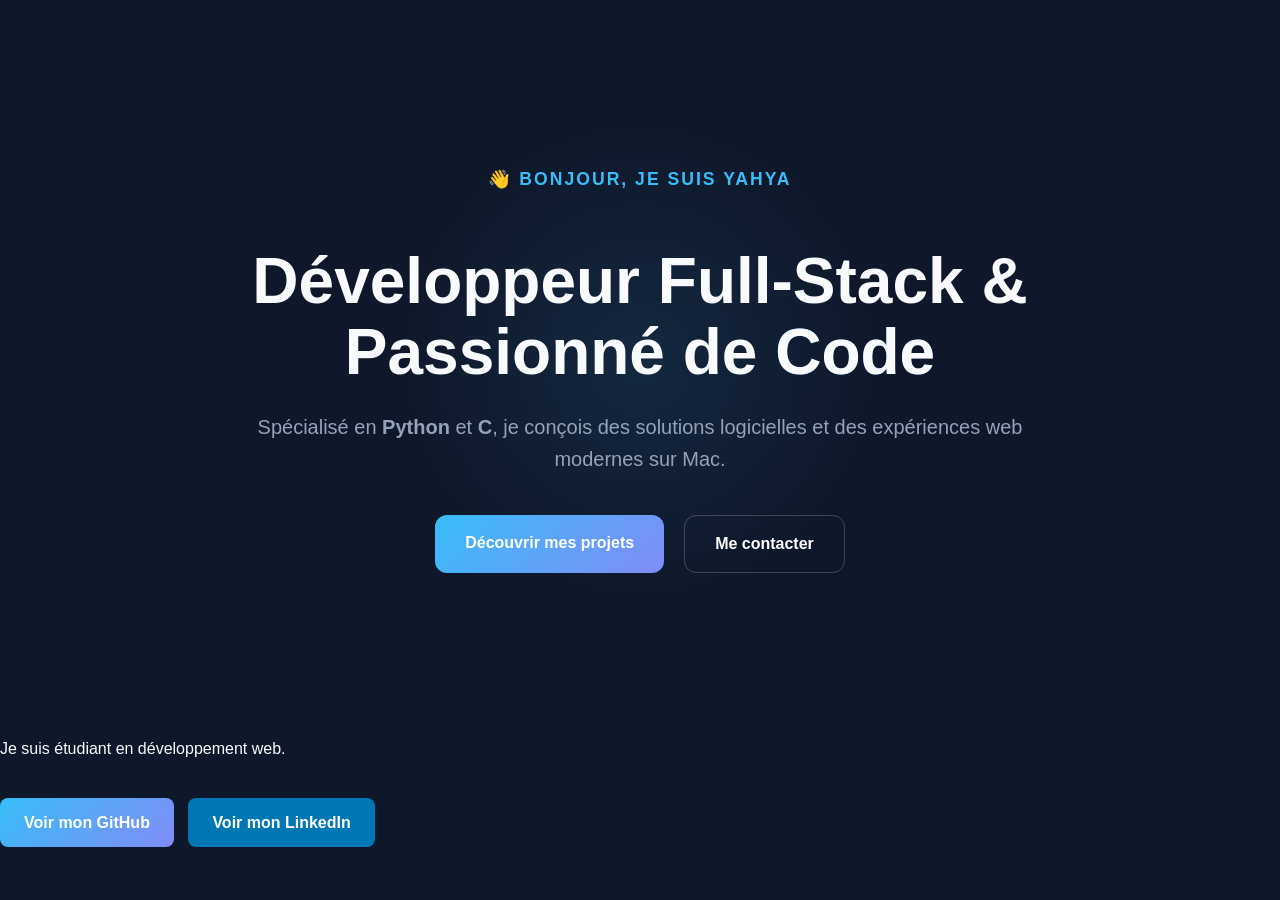
==== index.html @ 5527e875 "ADD5" ====
<!DOCTYPE html>
<html lang="en">
<head>
    <meta charset="UTF-8">
    <meta name="viewport" content="width=device-width, initial-scale=1.0">
    <title>Document</title>
    <link rel="stylesheet" href="style.css">
</head>
 
<body>
<section class="hero-section">
    <div class="hero-content">
        <p class="hero-tagline">👋 Bonjour, je suis Yahya</p>
        <h1 class="hero-title">Développeur Full-Stack & Passionné de <span class="highlight">Code</span></h1>
        <p class="hero-description">
            Spécialisé en <strong>Python</strong> et <strong>C</strong>, je conçois des solutions logicielles et des expériences web modernes sur Mac.
        </p>
        
        <div class="hero-cta">
            <a href="projets.html" class="btn-primary">Découvrir mes projets</a>
            <a href="contact.html" class="btn-secondary">Me contacter</a>
        </div>
    </div>
    
    <!-- Un élément visuel décoratif (optionnel) -->
    <div class="hero-blob"></div>
</section>

<p>Je suis étudiant en développement web.</p>
<a href="https://github.com" target="_blank">Voir mon GitHub</a>
<a href="https://www.linkedin.com/in/yahya-lahlou-693971269" target="_blank" class="btn-linkedin">Voir mon LinkedIn</a>
</body>

</html>
---- style.css ----
body {
    font-family: 'Inter', -apple-system, BlinkMacSystemFont, "Segoe UI", Roboto, sans-serif;
    margin: 0;
    background-color: #0f172a; /* Bleu nuit très sombre */
    color: #f8fafc; /* Blanc cassé pour les yeux */
    line-height: 1.6;
}

.navbar {
    background: rgba(30, 41, 59, 0.7); /* Effet de transparence */
    backdrop-filter: blur(10px); /* Effet de flou derrière la barre */
    padding: 15px 30px;
    margin: 20px;
    border-radius: 50px; /* Bords très arrondis */
    top: 20px;
    display: flex;
    justify-content: center;
    gap: 20px;
    border: 1px solid rgba(255, 255, 255, 0.1);

}


.navbar a {
    font-size: xx-large;
    color: #94a3b8;
    text-decoration: none;
    font-weight: 500;
    transition: 0.3s; /* Transition fluide */
}

.navbar a:hover {
    color: #38bdf8; /* Couleur bleu néon au survol */
    text-shadow: 0 0 10px rgba(56, 189, 248, 0.5);
}
a[href*="github.com"] {
    display: inline-block;
    padding: 12px 24px;
    background: linear-gradient(135deg, #38bdf8, #818cf8); /* Dégradé */
    color: white;
    text-decoration: none;
    border-radius: 8px;
    font-weight: bold;
    margin-top: 20px;
    transition: transform 0.2s;
}

a[href*="github.com"]:hover {
    transform: translateY(-3px); /* Petit saut au survol */
    box-shadow: 0 10px 20px rgba(56, 189, 248, 0.3);
}
h1, p {
    animation: fadeIn 1.5s ease-in-out;
}

@keyframes fadeIn {
    from { opacity: 0; transform: translateY(10px); }
    to { opacity: 1; transform: translateY(0); }
}
.btn-linkedin {
    display: inline-block;
    padding: 12px 24px;
    background-color: #0077b5; /* Bleu officiel LinkedIn */
    color: white;
    text-decoration: none;
    border-radius: 8px;
    font-weight: bold;
    margin-left: 10px; /* Espace par rapport au bouton GitHub */
    transition: all 0.3s ease;
    border: none;
    cursor: pointer;
}

.btn-linkedin:hover {
    background-color: #005582; /* Bleu plus foncé au survol */
    transform: translateY(-2px);
    box-shadow: 0 5px 15px rgba(0, 119, 181, 0.4);
}

.text {
    max-width: 800px;
    margin: 40px auto;
    padding: 0 20px;

}

.skills-section {
    padding: 60px 20px;
    text-align: center;
}

.title {
    font-size: 2.5rem;
    margin-bottom: 40px;
    background: linear-gradient(to right, #38bdf8, #818cf8);
    background-clip: text;
    -webkit-background-clip: text;
    -webkit-text-fill-color: transparent;
    font-weight: 800;
}

.skills-container {
    display: flex;
    justify-content: center;
    gap: 25px;
    flex-wrap: wrap;
}

.skill-card {
    background: rgba(255, 255, 255, 0.05);
    border: 1px solid rgba(255, 255, 255, 0.1);
    padding: 30px;
    border-radius: 20px;
    width: 200px;
    transition: all 0.3s ease;
    backdrop-filter: blur(5px);
}

.skill-card:hover {
    transform: translateY(-10px);
    background: rgba(255, 255, 255, 0.1);
    border-color: #38bdf8;
    box-shadow: 0 15px 30px rgba(56, 189, 248, 0.2);
}

.skill-card h3 {
    font-size: 1.1rem;
    margin: 15px 0 5px 0;
    color: #38bdf8;
}

.skill-card p {
    font-size: 0.9rem;
    color: #94a3b8;
    margin: 0;
}

.icon {
    font-size: 2.5rem;
}

.contact-section {
    padding: 80px 20px;
    text-align: center;
}

.subtitle {
    color: #94a3b8;
    margin-bottom: 40px;
}

.contact-container {
    max-width: 600px;
    margin: 0 auto;
}

/* Style du Formulaire */
.contact-form {
    display: flex;
    flex-direction: column;
    gap: 15px;
    margin-bottom: 40px;
}

.contact-form input, .contact-form textarea {
    background: rgba(255, 255, 255, 0.05);
    border: 1px solid rgba(255, 255, 255, 0.1);
    padding: 15px;
    border-radius: 10px;
    color: white;
    font-family: inherit;
    outline: none;
    transition: 0.3s;
}

.contact-form input:focus, .contact-form textarea:focus {
    border-color: #38bdf8;
    background: rgba(255, 255, 255, 0.08);
}

.submit-btn {
    background: linear-gradient(135deg, #38bdf8, #818cf8);
    color: white;
    border: none;
    padding: 15px;
    border-radius: 10px;
    font-weight: bold;
    cursor: pointer;
    transition: 0.3s;
}

.submit-btn:hover {
    transform: scale(1.02);
    box-shadow: 0 5px 15px rgba(56, 189, 248, 0.4);
}

/* Style des boutons réseaux sociaux */
.social-links {
    display: flex;
    justify-content: center;
    gap: 20px;
    margin-bottom: 30px;
}

.social-card {
    flex: 1;
    padding: 15px;
    border-radius: 10px;
    text-decoration: none;
    color: white;
    font-weight: 600;
    transition: 0.3s;
}

.github { background: #24292e; border: 1px solid #444; }
.linkedin { background: #0077b5; }

.social-card:hover {
    opacity: 0.9;
    transform: translateY(-3px);
}

.direct-email span {
    color: #38bdf8;
    font-weight: bold;
}

.hero-section {
    height: 80vh;
    display: flex;
    align-items: center;
    justify-content: center;
    text-align: center;
    padding: 0 20px;
    position: relative;
    overflow: hidden;
}

.hero-content {
    max-width: 800px;
    z-index: 2;
}

.hero-tagline {
    color: #38bdf8;
    font-weight: 600;
    font-size: 1.1rem;
    margin-bottom: 1rem;
    text-transform: uppercase;
    letter-spacing: 2px;
}

.hero-title {
    font-size: 4rem;
    line-height: 1.1;
    margin-bottom: 1.5rem;
    font-weight: 800;
}

.highlight {
    background: linear-gradient(to right, #38bdf8, #818cf8);
     background-clip: text;
}

.hero-description {
    font-size: 1.25rem;
    color: #94a3b8;
    margin-bottom: 2.5rem;
}

/* Boutons stylés */
.hero-cta {
    display: flex;
    gap: 20px;
    justify-content: center;
}

.btn-primary {
    background: linear-gradient(135deg, #38bdf8, #818cf8);
    color: white;
    padding: 15px 30px;
    border-radius: 12px;
    text-decoration: none;
    font-weight: bold;
    transition: 0.3s;
}

.btn-secondary {
    border: 1px solid rgba(255, 255, 255, 0.2);
    color: white;
    padding: 15px 30px;
    border-radius: 12px;
    text-decoration: none;
    font-weight: bold;
    transition: 0.3s;
}

.btn-primary:hover, .btn-secondary:hover {
    transform: translateY(-5px);
    box-shadow: 0 10px 20px rgba(56, 189, 248, 0.2);
}

/* Décoration d'arrière-plan */
.hero-blob {
    position: absolute;
    width: 500px;
    height: 500px;
    background: radial-gradient(circle, rgba(56, 189, 248, 0.1) 0%, transparent 70%);
    z-index: 1;
    top: 50%;
    left: 50%;
    transform: translate(-50%, -50%);
}
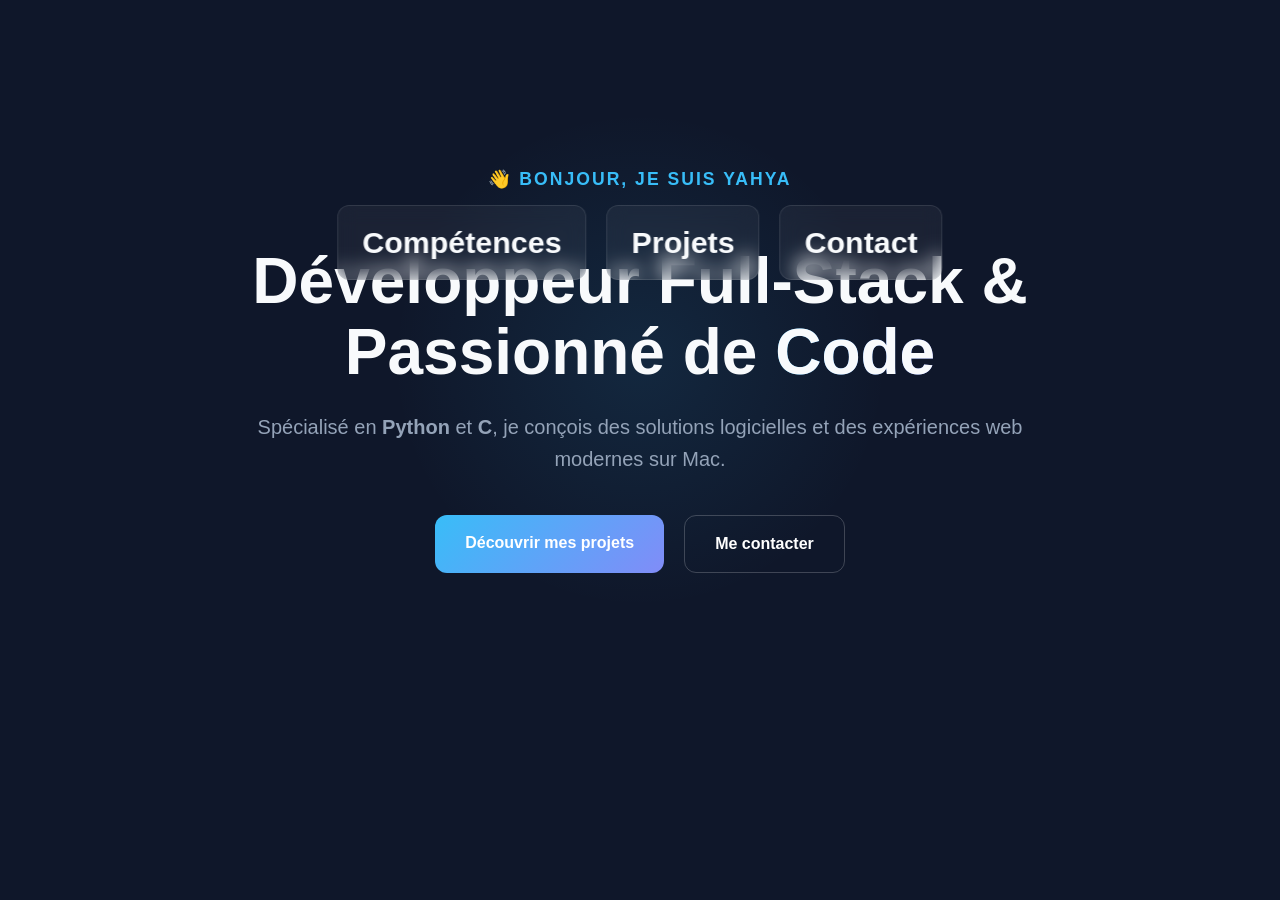
==== commit 5da2a70c: "ADD6" ====
--- a/index.html
+++ b/index.html
@@ -8,6 +8,13 @@
 </head>
  
 <body>
+    <nav class="navbar">
+    <div class="nav-container">
+        <a href="competences.html">Compétences</a>
+        <a href="projets.html">Projets</a>
+        <a href="contact.html">Contact</a>
+    </div>
+</nav>
 <section class="hero-section">
     <div class="hero-content">
         <p class="hero-tagline">👋 Bonjour, je suis Yahya</p>
@@ -26,9 +33,6 @@
     <div class="hero-blob"></div>
 </section>
 
-<p>Je suis étudiant en développement web.</p>
-<a href="https://github.com" target="_blank">Voir mon GitHub</a>
-<a href="https://www.linkedin.com/in/yahya-lahlou-693971269" target="_blank" class="btn-linkedin">Voir mon LinkedIn</a>
 </body>
 
 </html>
--- a/style.css
+++ b/style.css
@@ -5,34 +5,46 @@
     color: #f8fafc; /* Blanc cassé pour les yeux */
     line-height: 1.6;
 }
-
 .navbar {
-    background: rgba(30, 41, 59, 0.7); /* Effet de transparence */
-    backdrop-filter: blur(10px); /* Effet de flou derrière la barre */
-    padding: 15px 30px;
-    margin: 20px;
-    border-radius: 50px; /* Bords très arrondis */
-    top: 20px;
-    display: flex;
-    justify-content: center;
-    gap: 20px;
+    position: fixed;
+    top: 30px;
+    left: 50%;
+    transform: translateX(-50%); /* Centre parfaitement l'ensemble */
+    z-index: 1000;
+    display: flex;
+    gap: 15px; /* Espace entre chaque bouton */
+    padding: 10px;
+}
+
+.navbar a {
+    background: rgba(255, 255, 255, 0.05); /* Fond très léger */
+    backdrop-filter: blur(10px); /* Effet flou Mac */
+    color: #f8fafc;
+    text-decoration: none;
+    padding: 12px 24px;
+    border-radius: 12px; /* Coins arrondis modernes */
+    font-weight: 600;
+    font-size: 1.9rem;
     border: 1px solid rgba(255, 255, 255, 0.1);
-
-}
-
-
-.navbar a {
-    font-size: xx-large;
-    color: #94a3b8;
-    text-decoration: none;
-    font-weight: 500;
-    transition: 0.3s; /* Transition fluide */
-}
-
+    transition: all 0.4s cubic-bezier(0.175, 0.885, 0.32, 1.275); /* Animation fluide */
+    margin-top: 10rem; /* Légère marge pour éviter de coller au bord du navigateur */
+    
+}
+
+/* Effet au survol (Hover) */
 .navbar a:hover {
-    color: #38bdf8; /* Couleur bleu néon au survol */
-    text-shadow: 0 0 10px rgba(56, 189, 248, 0.5);
-}
+    background: linear-gradient(135deg, #38bdf8, #818cf8); /* Ton dégradé signature */
+    color: white;
+    border-color: transparent;
+    transform: translateY(-5px) scale(1.05); /* Petit saut vers le haut */
+    box-shadow: 0 10px 20px rgba(56, 189, 248, 0.3);
+}
+
+/* Style pour la page active (optionnel) */
+.navbar a:active {
+    transform: scale(0.95);
+}
+
 a[href*="github.com"] {
     display: inline-block;
     padding: 12px 24px;
@@ -43,6 +55,12 @@
     font-weight: bold;
     margin-top: 20px;
     transition: transform 0.2s;
+}
+.nav-container {
+    display: flex;
+    justify-content: center;
+    gap: 20px;
+    margin-top: 5px;
 }
 
 a[href*="github.com"]:hover {
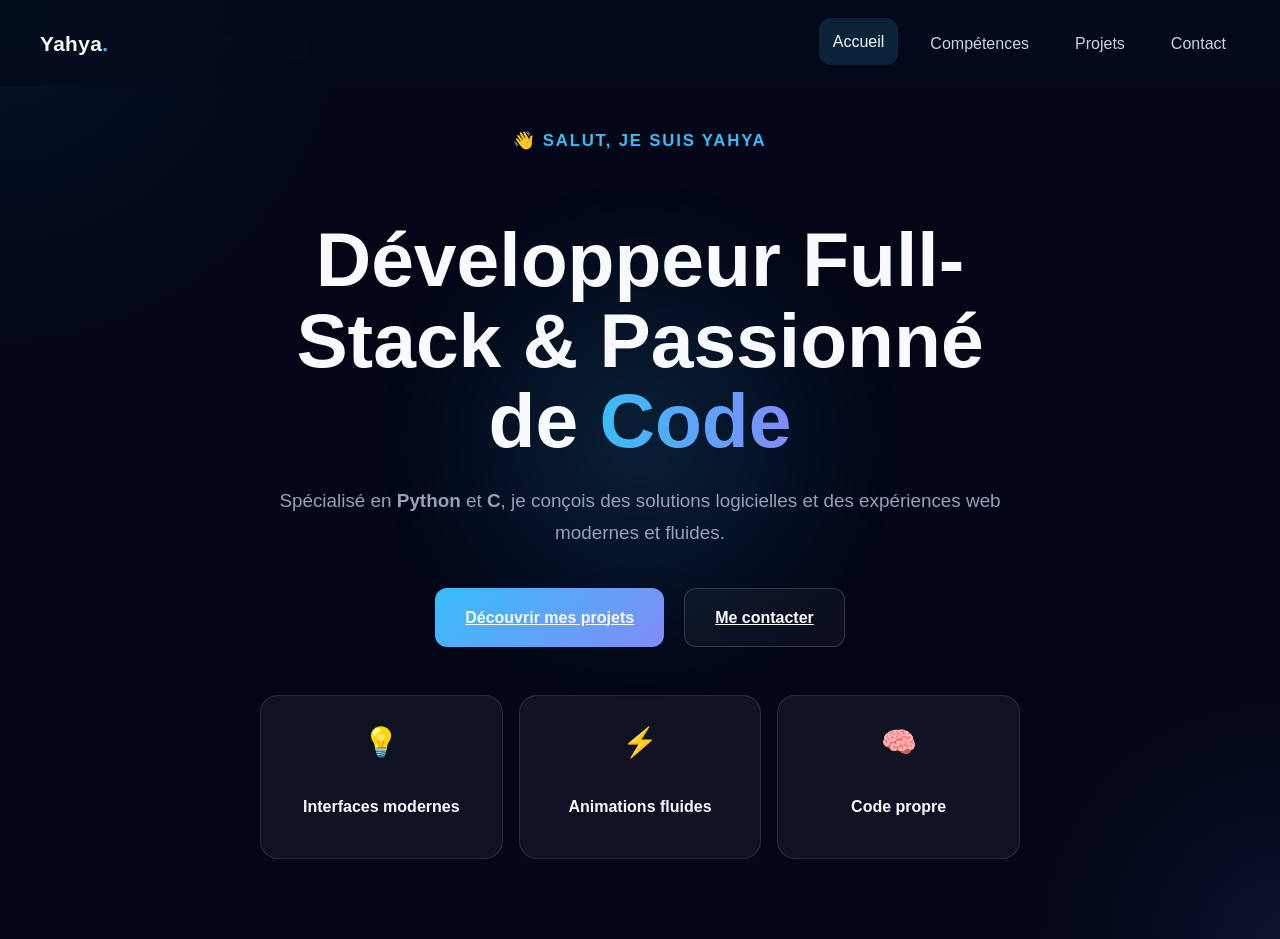
==== commit 5f168479: "ADD6" ====
--- a/index.html
+++ b/index.html
@@ -1,38 +1,56 @@
 <!DOCTYPE html>
-<html lang="en">
+<html lang="fr">
 <head>
     <meta charset="UTF-8">
     <meta name="viewport" content="width=device-width, initial-scale=1.0">
-    <title>Document</title>
+    <title>Yahya | Développeur Full-Stack</title>
+    <meta name="description" content="Portfolio de Yahya, développeur full-stack spécialisé en Python, C et expériences web modernes.">
     <link rel="stylesheet" href="style.css">
+    <script src="script.js" defer></script>
 </head>
- 
-<body>
-    <nav class="navbar">
-    <div class="nav-container">
-        <a href="competences.html">Compétences</a>
-        <a href="projets.html">Projets</a>
-        <a href="contact.html">Contact</a>
-    </div>
-</nav>
-<section class="hero-section">
-    <div class="hero-content">
-        <p class="hero-tagline">👋 Bonjour, je suis Yahya</p>
-        <h1 class="hero-title">Développeur Full-Stack & Passionné de <span class="highlight">Code</span></h1>
-        <p class="hero-description">
-            Spécialisé en <strong>Python</strong> et <strong>C</strong>, je conçois des solutions logicielles et des expériences web modernes sur Mac.
-        </p>
-        
-        <div class="hero-cta">
-            <a href="projets.html" class="btn-primary">Découvrir mes projets</a>
-            <a href="contact.html" class="btn-secondary">Me contacter</a>
-        </div>
-    </div>
-    
-    <!-- Un élément visuel décoratif (optionnel) -->
-    <div class="hero-blob"></div>
-</section>
+<body class="page page-home">
+    <div class="page-loader"></div>
+    <header class="header">
+        <nav class="navbar">
+            <a href="index.html" class="brand">Yahya<span>.</span></a>
+            <div class="nav-links">
+                <a href="index.html">Accueil</a>
+                <a href="competences.html">Compétences</a>
+                <a href="projet.html">Projets</a>
+                <a href="contact.html">Contact</a>
+            </div>
+        </nav>
+    </header>
 
+    <main>
+        <section class="hero-section">
+            <div class="hero-content reveal">
+                <p class="hero-tagline" data-text="👋 Salut, je suis Yahya">👋 Salut, je suis Yahya</p>
+                <h1 class="hero-title">Développeur Full-Stack & Passionné de <span class="highlight">Code</span></h1>
+                <p class="hero-description">
+                    Spécialisé en <strong>Python</strong> et <strong>C</strong>, je conçois des solutions logicielles et des expériences web modernes et fluides.
+                </p>
+                <div class="hero-cta">
+                    <a href="projet.html" class="btn-primary">Découvrir mes projets</a>
+                    <a href="contact.html" class="btn-secondary">Me contacter</a>
+                </div>
+                <div class="hero-features">
+                    <div class="feature-card reveal">
+                        <span>💡</span>
+                        <p>Interfaces modernes</p>
+                    </div>
+                    <div class="feature-card reveal">
+                        <span>⚡</span>
+                        <p>Animations fluides</p>
+                    </div>
+                    <div class="feature-card reveal">
+                        <span>🧠</span>
+                        <p>Code propre</p>
+                    </div>
+                </div>
+            </div>
+            <div class="hero-blob"></div>
+        </section>
+    </main>
 </body>
-
 </html>
--- a/style.css
+++ b/style.css
@@ -1,331 +1,539 @@
+/* Global variables and reset */
+:root {
+    color-scheme: dark;
+    --bg: #020617;
+    --surface: rgba(15, 23, 42, 0.9);
+    --surface-soft: rgba(255, 255, 255, 0.05);
+    --surface-strong: rgba(255, 255, 255, 0.1);
+    --primary: #38bdf8;
+    --secondary: #818cf8;
+    --text: #f8fafc;
+    --muted: #94a3b8;
+}
+
+* {
+    box-sizing: border-box;
+}
+
+html {
+    scroll-behavior: smooth;
+}
+
 body {
-    font-family: 'Inter', -apple-system, BlinkMacSystemFont, "Segoe UI", Roboto, sans-serif;
     margin: 0;
-    background-color: #0f172a; /* Bleu nuit très sombre */
-    color: #f8fafc; /* Blanc cassé pour les yeux */
-    line-height: 1.6;
-}
+    min-height: 100vh;
+    font-family: 'Inter', -apple-system, BlinkMacSystemFont, 'Segoe UI', Roboto, sans-serif;
+    background: radial-gradient(circle at top left, rgba(56, 189, 248, 0.08), transparent 22%),
+                radial-gradient(circle at bottom right, rgba(129, 140, 248, 0.09), transparent 15%),
+                var(--bg);
+    color: var(--text);
+    line-height: 1.7;
+    overflow-x: hidden;
+}
+
+body.loaded .page-loader {
+    opacity: 0;
+    pointer-events: none;
+}
+
+body.page-transition {
+    opacity: 0;
+}
+
+button,
+input,
+textarea {
+    font: inherit;
+}
+
+main {
+    padding-top: 110px;
+}
+
+img {
+    max-width: 100%;
+    display: block;
+}
+
+/* Header and navigation */
+.header {
+    position: fixed;
+    inset: 0 0 auto 0;
+    z-index: 1000;
+    padding: 20px 24px;
+    backdrop-filter: blur(18px);
+    background: rgba(5, 12, 29, 0.72);
+}
+
 .navbar {
+    display: flex;
+    justify-content: space-between;
+    align-items: center;
+    gap: 16px;
+    max-width: 1200px;
+    margin: 0 auto;
+}
+
+.brand {
+    color: var(--text);
+    text-decoration: none;
+    font-size: 1.3rem;
+    font-weight: 800;
+    letter-spacing: 0.02em;
+}
+
+.brand span {
+    color: var(--primary);
+}
+
+.nav-links {
+    display: flex;
+    gap: 18px;
+    flex-wrap: wrap;
+    justify-content: center;
+}
+
+.nav-links a {
+    color: #cbd5e1;
+    text-decoration: none;
+    padding: 10px 14px;
+    border-radius: 12px;
+    transition: background 0.3s ease, color 0.3s ease, transform 0.25s ease;
+}
+
+.nav-links a:hover,
+.nav-links a.active {
+    background: rgba(56, 189, 248, 0.14);
+    color: var(--text);
+    transform: translateY(-2px);
+}
+
+/* Page loader */
+.page-loader {
     position: fixed;
-    top: 30px;
-    left: 50%;
-    transform: translateX(-50%); /* Centre parfaitement l'ensemble */
-    z-index: 1000;
-    display: flex;
-    gap: 15px; /* Espace entre chaque bouton */
-    padding: 10px;
-}
-
-.navbar a {
-    background: rgba(255, 255, 255, 0.05); /* Fond très léger */
-    backdrop-filter: blur(10px); /* Effet flou Mac */
-    color: #f8fafc;
-    text-decoration: none;
-    padding: 12px 24px;
-    border-radius: 12px; /* Coins arrondis modernes */
+    inset: 0;
+    z-index: 2000;
+    background: radial-gradient(circle at top, rgba(56, 189, 248, 0.2), transparent 35%), var(--bg);
+    transition: opacity 0.8s ease;
+}
+
+/* Reveal animations */
+.reveal {
+    opacity: 0;
+    transform: translateY(24px);
+    transition: opacity 0.8s ease, transform 0.8s ease;
+}
+
+.reveal.visible {
+    opacity: 1;
+    transform: translateY(0);
+}
+
+/* Hero section */
+.hero-section {
+    min-height: calc(100vh - 110px);
+    display: flex;
+    align-items: center;
+    justify-content: center;
+    padding: 0 20px 80px;
+    position: relative;
+    overflow: hidden;
+}
+
+.hero-content {
+    max-width: 760px;
+    z-index: 2;
+    text-align: center;
+}
+
+.hero-tagline {
+    color: var(--primary);
     font-weight: 600;
-    font-size: 1.9rem;
-    border: 1px solid rgba(255, 255, 255, 0.1);
-    transition: all 0.4s cubic-bezier(0.175, 0.885, 0.32, 1.275); /* Animation fluide */
-    margin-top: 10rem; /* Légère marge pour éviter de coller au bord du navigateur */
-    
-}
-
-/* Effet au survol (Hover) */
-.navbar a:hover {
-    background: linear-gradient(135deg, #38bdf8, #818cf8); /* Ton dégradé signature */
-    color: white;
-    border-color: transparent;
-    transform: translateY(-5px) scale(1.05); /* Petit saut vers le haut */
-    box-shadow: 0 10px 20px rgba(56, 189, 248, 0.3);
-}
-
-/* Style pour la page active (optionnel) */
-.navbar a:active {
-    transform: scale(0.95);
-}
-
-a[href*="github.com"] {
-    display: inline-block;
-    padding: 12px 24px;
-    background: linear-gradient(135deg, #38bdf8, #818cf8); /* Dégradé */
-    color: white;
-    text-decoration: none;
-    border-radius: 8px;
-    font-weight: bold;
-    margin-top: 20px;
-    transition: transform 0.2s;
-}
-.nav-container {
-    display: flex;
-    justify-content: center;
-    gap: 20px;
-    margin-top: 5px;
-}
-
-a[href*="github.com"]:hover {
-    transform: translateY(-3px); /* Petit saut au survol */
-    box-shadow: 0 10px 20px rgba(56, 189, 248, 0.3);
-}
-h1, p {
-    animation: fadeIn 1.5s ease-in-out;
-}
-
-@keyframes fadeIn {
-    from { opacity: 0; transform: translateY(10px); }
-    to { opacity: 1; transform: translateY(0); }
-}
-.btn-linkedin {
-    display: inline-block;
-    padding: 12px 24px;
-    background-color: #0077b5; /* Bleu officiel LinkedIn */
-    color: white;
-    text-decoration: none;
-    border-radius: 8px;
-    font-weight: bold;
-    margin-left: 10px; /* Espace par rapport au bouton GitHub */
-    transition: all 0.3s ease;
-    border: none;
-    cursor: pointer;
-}
-
-.btn-linkedin:hover {
-    background-color: #005582; /* Bleu plus foncé au survol */
-    transform: translateY(-2px);
-    box-shadow: 0 5px 15px rgba(0, 119, 181, 0.4);
-}
-
-.text {
-    max-width: 800px;
-    margin: 40px auto;
-    padding: 0 20px;
-
-}
-
-.skills-section {
-    padding: 60px 20px;
-    text-align: center;
-}
-
-.title {
-    font-size: 2.5rem;
-    margin-bottom: 40px;
-    background: linear-gradient(to right, #38bdf8, #818cf8);
+    font-size: 1.05rem;
+    margin-bottom: 1rem;
+    text-transform: uppercase;
+    letter-spacing: 1.8px;
+}
+
+.hero-title {
+    font-size: clamp(3rem, 6vw, 4.8rem);
+    line-height: 1.05;
+    margin-bottom: 1.5rem;
+    font-weight: 800;
+}
+
+.highlight {
+    background: linear-gradient(to right, var(--primary), var(--secondary));
     background-clip: text;
     -webkit-background-clip: text;
-    -webkit-text-fill-color: transparent;
-    font-weight: 800;
-}
-
-.skills-container {
-    display: flex;
-    justify-content: center;
-    gap: 25px;
+    color: transparent;
+}
+
+.hero-description {
+    font-size: 1.18rem;
+    color: var(--muted);
+    margin-bottom: 2.4rem;
+}
+
+.hero-cta {
+    display: flex;
+    gap: 20px;
+    justify-content: center;
     flex-wrap: wrap;
 }
 
-.skill-card {
+.btn-primary,
+.btn-secondary {
+    display: inline-flex;
+    align-items: center;
+    justify-content: center;
+    border-radius: 12px;
+    padding: 15px 30px;
+    font-weight: 700;
+    transition: transform 0.3s ease, box-shadow 0.3s ease, background 0.3s ease;
+}
+
+.btn-primary {
+    background: linear-gradient(135deg, var(--primary), var(--secondary));
+    color: var(--text);
+    border: none;
+}
+
+.btn-secondary {
+    background: rgba(255, 255, 255, 0.04);
+    color: var(--text);
+    border: 1px solid rgba(255, 255, 255, 0.16);
+}
+
+.btn-primary:hover,
+.btn-secondary:hover {
+    transform: translateY(-5px);
+    box-shadow: 0 18px 32px rgba(56, 189, 248, 0.18);
+}
+
+.hero-features {
+    margin-top: 3rem;
+    display: grid;
+    gap: 1rem;
+    grid-template-columns: repeat(3, minmax(140px, 1fr));
+}
+
+.feature-card {
     background: rgba(255, 255, 255, 0.05);
     border: 1px solid rgba(255, 255, 255, 0.1);
+    padding: 22px 20px;
+    border-radius: 18px;
+    display: flex;
+    flex-direction: column;
+    gap: 10px;
+    align-items: center;
+    transition: transform 0.3s ease, border-color 0.3s ease, background 0.3s ease;
+}
+
+.feature-card:hover {
+    transform: translateY(-8px);
+    background: rgba(56, 189, 248, 0.12);
+    border-color: var(--primary);
+}
+
+.feature-card span {
+    font-size: 1.8rem;
+}
+
+.feature-card p {
+    color: var(--text);
+    font-weight: 600;
+}
+
+.hero-blob {
+    position: absolute;
+    width: 520px;
+    height: 520px;
+    background: radial-gradient(circle, rgba(56, 189, 248, 0.14) 0%, transparent 68%);
+    filter: blur(18px);
+    z-index: 1;
+    top: 40%;
+    left: 50%;
+    transform: translate(-50%, -50%);
+    animation: float 12s ease-in-out infinite;
+}
+
+@keyframes float {
+    0%, 100% { transform: translate(-50%, -50%) scale(1); }
+    50% { transform: translate(-48%, -52%) scale(1.05); }
+}
+
+/* Sections */
+.projects-section,
+.skills-section,
+.contact-section {
+    padding: 120px 20px 80px;
+    max-width: 1100px;
+    margin: 0 auto;
+}
+
+.page-header {
+    max-width: 720px;
+    margin: 0 auto 60px;
+    text-align: center;
+}
+
+.page-header h1,
+.title {
+    font-size: clamp(2.5rem, 5vw, 4rem);
+    margin-bottom: 18px;
+}
+
+.page-subtitle {
+    color: var(--muted);
+    font-size: 1.05rem;
+    line-height: 1.8;
+}
+
+.projects-grid,
+.skills-grid {
+    display: grid;
+    gap: 24px;
+    grid-template-columns: repeat(3, minmax(240px, 1fr));
+}
+
+.project-card,
+.skill-card,
+.contact-panel {
+    background: rgba(255, 255, 255, 0.05);
+    border: 1px solid rgba(255, 255, 255, 0.12);
+    border-radius: 24px;
     padding: 30px;
-    border-radius: 20px;
-    width: 200px;
-    transition: all 0.3s ease;
-    backdrop-filter: blur(5px);
-}
-
-.skill-card:hover {
+    backdrop-filter: blur(12px);
+    transition: transform 0.3s ease, border-color 0.3s ease, box-shadow 0.3s ease;
+}
+
+.project-card:hover,
+.skill-card:hover,
+.contact-panel:hover {
     transform: translateY(-10px);
-    background: rgba(255, 255, 255, 0.1);
-    border-color: #38bdf8;
-    box-shadow: 0 15px 30px rgba(56, 189, 248, 0.2);
-}
-
+    border-color: rgba(56, 189, 248, 0.45);
+    box-shadow: 0 20px 40px rgba(56, 189, 248, 0.12);
+}
+
+.project-card h2,
 .skill-card h3 {
-    font-size: 1.1rem;
-    margin: 15px 0 5px 0;
-    color: #38bdf8;
-}
-
-.skill-card p {
+    margin-bottom: 14px;
+    color: #e2e8f0;
+}
+
+.project-card p,
+.skill-card p,
+.contact-panel p {
+    color: #cbd5e1;
+    line-height: 1.8;
+}
+
+.project-tags {
+    margin-top: 24px;
+    display: flex;
+    flex-wrap: wrap;
+    gap: 10px;
+}
+
+.project-tags span {
+    background: rgba(255, 255, 255, 0.08);
+    padding: 8px 14px;
+    border-radius: 999px;
     font-size: 0.9rem;
-    color: #94a3b8;
-    margin: 0;
-}
-
-.icon {
-    font-size: 2.5rem;
-}
-
-.contact-section {
-    padding: 80px 20px;
-    text-align: center;
-}
-
-.subtitle {
-    color: #94a3b8;
-    margin-bottom: 40px;
+    color: #cbd5e1;
+}
+
+.project-actions {
+    margin-top: 50px;
+    display: flex;
+    justify-content: center;
+    flex-wrap: wrap;
+    gap: 18px;
+}
+
+.skills-grid {
+    grid-template-columns: repeat(2, minmax(250px, 1fr));
+}
+
+.skill-card {
+    display: flex;
+    flex-direction: column;
+    gap: 18px;
+}
+
+.skill-card .icon {
+    font-size: 2.25rem;
+}
+
+.skill-bar {
+    background: rgba(255, 255, 255, 0.08);
+    border-radius: 999px;
+    overflow: hidden;
+    height: 12px;
+}
+
+.skill-bar span {
+    display: block;
+    height: 100%;
+    border-radius: 999px;
+    background: linear-gradient(135deg, var(--primary), var(--secondary));
 }
 
 .contact-container {
-    max-width: 600px;
-    margin: 0 auto;
-}
-
-/* Style du Formulaire */
+    display: grid;
+    gap: 30px;
+    grid-template-columns: 1.5fr 1fr;
+    align-items: start;
+}
+
 .contact-form {
-    display: flex;
-    flex-direction: column;
-    gap: 15px;
-    margin-bottom: 40px;
-}
-
-.contact-form input, .contact-form textarea {
+    display: grid;
+    gap: 18px;
+}
+
+.contact-form label {
+    display: grid;
+    gap: 8px;
+    text-align: left;
+    color: #cbd5e1;
+    font-size: 0.95rem;
+}
+
+.contact-form input,
+.contact-form textarea {
     background: rgba(255, 255, 255, 0.05);
-    border: 1px solid rgba(255, 255, 255, 0.1);
+    border: 1px solid rgba(255, 255, 255, 0.12);
     padding: 15px;
-    border-radius: 10px;
-    color: white;
-    font-family: inherit;
+    border-radius: 14px;
+    color: var(--text);
     outline: none;
-    transition: 0.3s;
-}
-
-.contact-form input:focus, .contact-form textarea:focus {
-    border-color: #38bdf8;
+    transition: border-color 0.25s ease, background 0.25s ease;
+}
+
+.contact-form input:focus,
+.contact-form textarea:focus {
+    border-color: var(--primary);
     background: rgba(255, 255, 255, 0.08);
 }
 
 .submit-btn {
-    background: linear-gradient(135deg, #38bdf8, #818cf8);
-    color: white;
+    background: linear-gradient(135deg, var(--primary), var(--secondary));
+    color: var(--text);
     border: none;
     padding: 15px;
-    border-radius: 10px;
-    font-weight: bold;
+    border-radius: 14px;
+    font-weight: 700;
     cursor: pointer;
-    transition: 0.3s;
 }
 
 .submit-btn:hover {
     transform: scale(1.02);
-    box-shadow: 0 5px 15px rgba(56, 189, 248, 0.4);
-}
-
-/* Style des boutons réseaux sociaux */
+    box-shadow: 0 10px 22px rgba(56, 189, 248, 0.3);
+}
+
+.contact-panel {
+    display: flex;
+    flex-direction: column;
+    justify-content: center;
+    gap: 24px;
+}
+
 .social-links {
     display: flex;
     justify-content: center;
     gap: 20px;
-    margin-bottom: 30px;
+    flex-wrap: wrap;
 }
 
 .social-card {
     flex: 1;
-    padding: 15px;
-    border-radius: 10px;
+    padding: 18px 20px;
+    border-radius: 16px;
     text-decoration: none;
-    color: white;
-    font-weight: 600;
-    transition: 0.3s;
-}
-
-.github { background: #24292e; border: 1px solid #444; }
-.linkedin { background: #0077b5; }
+    color: var(--text);
+    font-weight: 700;
+    text-align: center;
+    transition: transform 0.3s ease, opacity 0.3s ease;
+}
+
+.github {
+    background: #24292e;
+    border: 1px solid #444;
+}
+
+.linkedin {
+    background: #0077b5;
+}
 
 .social-card:hover {
-    opacity: 0.9;
+    opacity: 0.92;
     transform: translateY(-3px);
 }
 
+.direct-email {
+    color: #cbd5e1;
+    font-size: 1rem;
+}
+
 .direct-email span {
-    color: #38bdf8;
-    font-weight: bold;
-}
-
-.hero-section {
-    height: 80vh;
-    display: flex;
-    align-items: center;
-    justify-content: center;
-    text-align: center;
-    padding: 0 20px;
-    position: relative;
-    overflow: hidden;
-}
-
-.hero-content {
-    max-width: 800px;
-    z-index: 2;
-}
-
-.hero-tagline {
-    color: #38bdf8;
-    font-weight: 600;
-    font-size: 1.1rem;
-    margin-bottom: 1rem;
-    text-transform: uppercase;
-    letter-spacing: 2px;
-}
-
-.hero-title {
-    font-size: 4rem;
-    line-height: 1.1;
-    margin-bottom: 1.5rem;
-    font-weight: 800;
-}
-
-.highlight {
-    background: linear-gradient(to right, #38bdf8, #818cf8);
-     background-clip: text;
-}
-
-.hero-description {
-    font-size: 1.25rem;
-    color: #94a3b8;
-    margin-bottom: 2.5rem;
-}
-
-/* Boutons stylés */
-.hero-cta {
-    display: flex;
-    gap: 20px;
-    justify-content: center;
-}
-
-.btn-primary {
-    background: linear-gradient(135deg, #38bdf8, #818cf8);
-    color: white;
-    padding: 15px 30px;
-    border-radius: 12px;
-    text-decoration: none;
-    font-weight: bold;
-    transition: 0.3s;
-}
-
-.btn-secondary {
-    border: 1px solid rgba(255, 255, 255, 0.2);
-    color: white;
-    padding: 15px 30px;
-    border-radius: 12px;
-    text-decoration: none;
-    font-weight: bold;
-    transition: 0.3s;
-}
-
-.btn-primary:hover, .btn-secondary:hover {
-    transform: translateY(-5px);
-    box-shadow: 0 10px 20px rgba(56, 189, 248, 0.2);
-}
-
-/* Décoration d'arrière-plan */
-.hero-blob {
-    position: absolute;
-    width: 500px;
-    height: 500px;
-    background: radial-gradient(circle, rgba(56, 189, 248, 0.1) 0%, transparent 70%);
-    z-index: 1;
-    top: 50%;
+    color: var(--primary);
+    font-weight: 700;
+}
+
+.toast-message {
+    position: fixed;
     left: 50%;
-    transform: translate(-50%, -50%);
-}+    bottom: 24px;
+    transform: translateX(-50%) translateY(40px);
+    background: rgba(15, 23, 42, 0.96);
+    border: 1px solid rgba(56, 189, 248, 0.3);
+    color: var(--text);
+    padding: 14px 22px;
+    border-radius: 999px;
+    box-shadow: 0 22px 60px rgba(0, 0, 0, 0.25);
+    opacity: 0;
+    transition: opacity 0.3s ease, transform 0.3s ease;
+    z-index: 2100;
+}
+
+.toast-message.visible {
+    opacity: 1;
+    transform: translateX(-50%) translateY(0);
+}
+
+@media (max-width: 980px) {
+    .projects-grid,
+    .skills-grid,
+    .contact-container {
+        grid-template-columns: 1fr;
+    }
+
+    .hero-features {
+        grid-template-columns: 1fr;
+    }
+}
+
+@media (max-width: 720px) {
+    .navbar {
+        flex-direction: column;
+        align-items: flex-start;
+    }
+
+    .nav-links {
+        width: 100%;
+        justify-content: space-between;
+    }
+
+    .hero-title {
+        font-size: 3rem;
+    }
+
+    .hero-description {
+        font-size: 1.1rem;
+    }
+
+    .header {
+        padding: 16px 18px;
+    }
+}
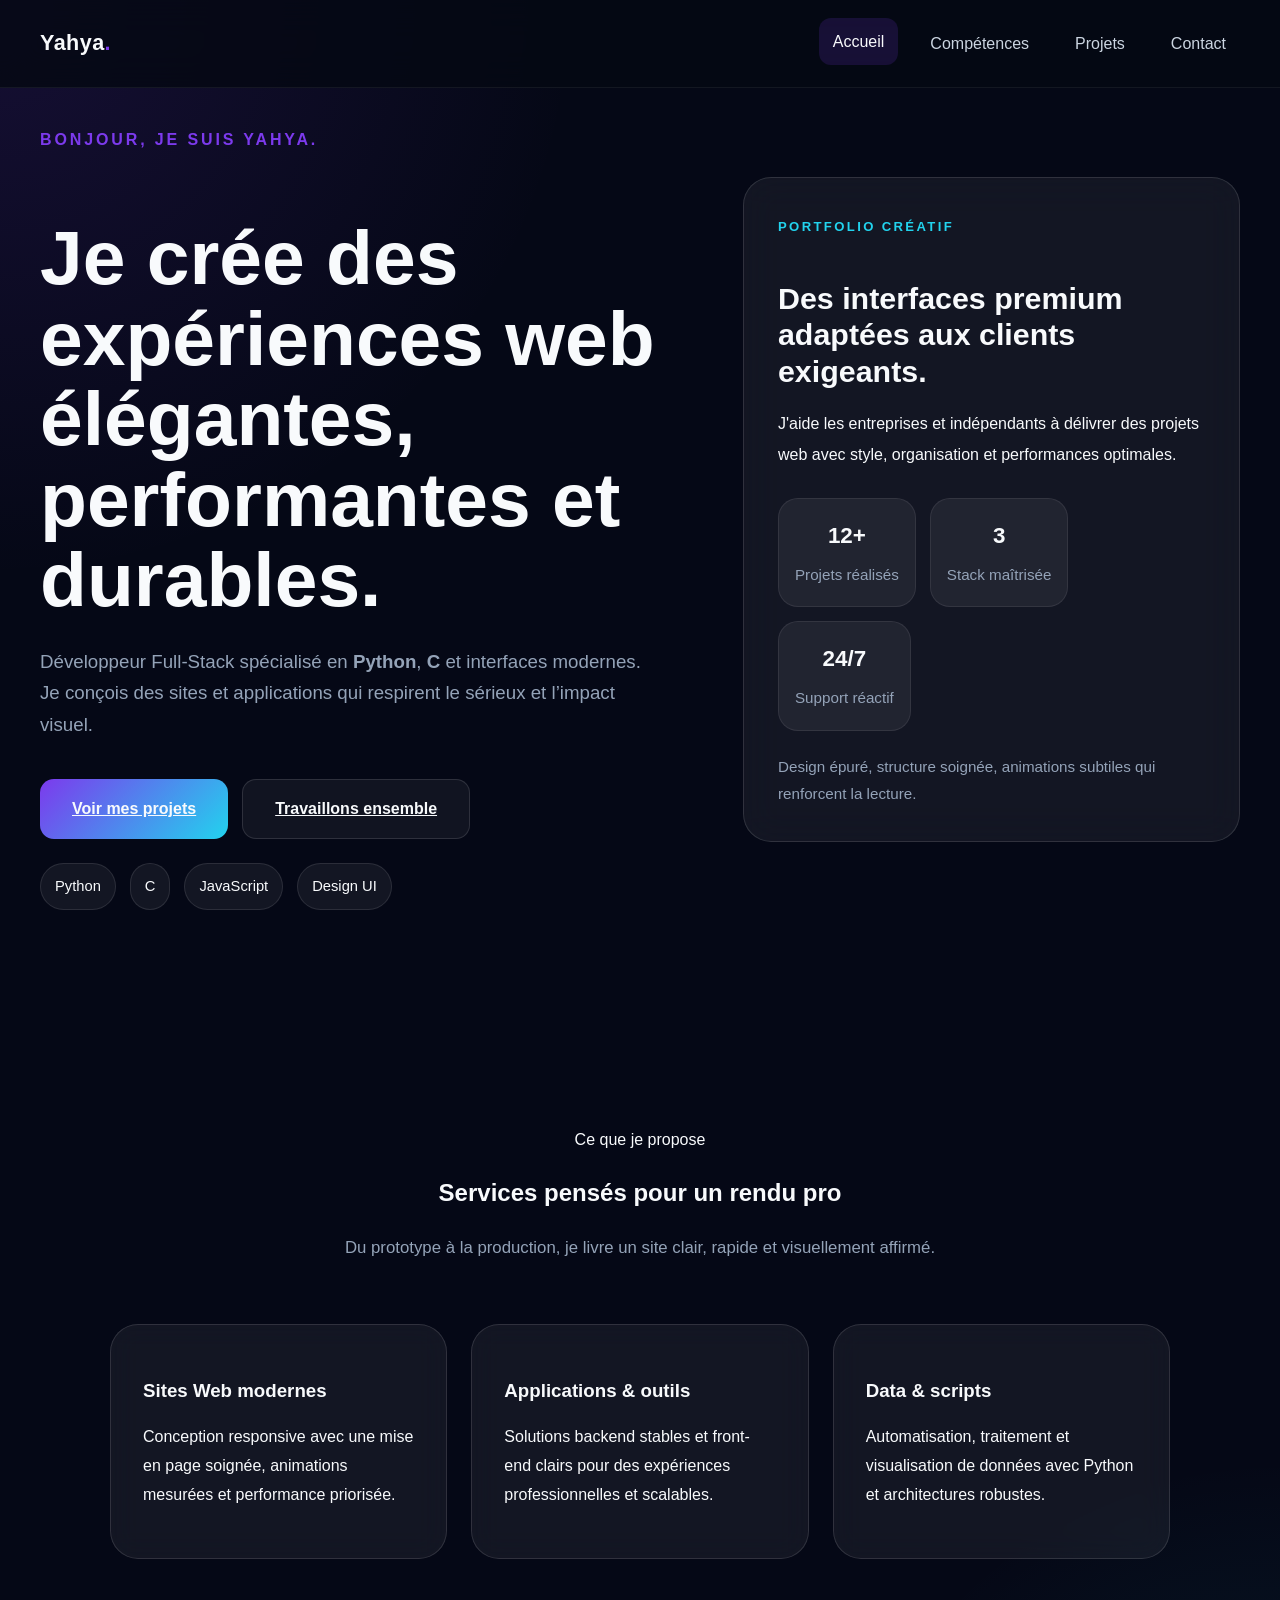
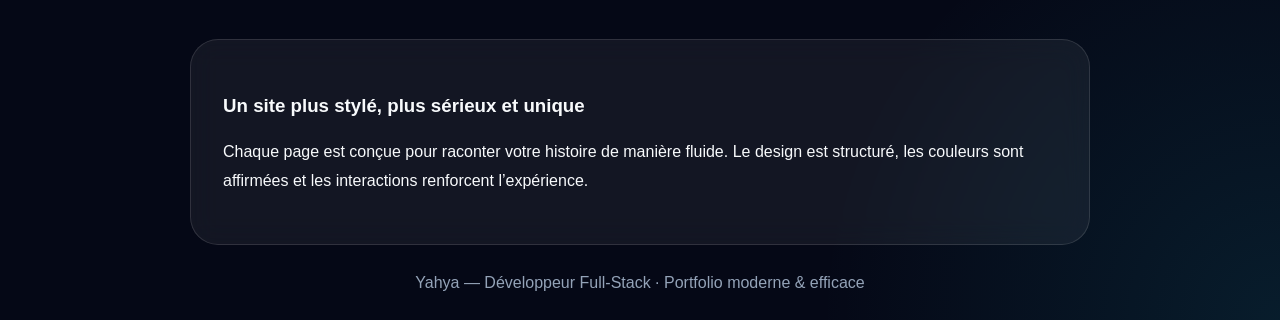
==== commit e4781344: "ADD7" ====
--- a/index.html
+++ b/index.html
@@ -24,33 +24,79 @@
 
     <main>
         <section class="hero-section">
-            <div class="hero-content reveal">
-                <p class="hero-tagline" data-text="👋 Salut, je suis Yahya">👋 Salut, je suis Yahya</p>
-                <h1 class="hero-title">Développeur Full-Stack & Passionné de <span class="highlight">Code</span></h1>
-                <p class="hero-description">
-                    Spécialisé en <strong>Python</strong> et <strong>C</strong>, je conçois des solutions logicielles et des expériences web modernes et fluides.
-                </p>
-                <div class="hero-cta">
-                    <a href="projet.html" class="btn-primary">Découvrir mes projets</a>
-                    <a href="contact.html" class="btn-secondary">Me contacter</a>
-                </div>
-                <div class="hero-features">
-                    <div class="feature-card reveal">
-                        <span>💡</span>
-                        <p>Interfaces modernes</p>
+            <div class="hero-grid">
+                <div class="hero-copy reveal">
+                    <p class="hero-tagline" data-text="Bonjour, je suis Yahya.">Bonjour, je suis Yahya.</p>
+                    <h1 class="hero-title">Je crée des expériences web élégantes, performantes et durables.</h1>
+                    <p class="hero-description">Développeur Full-Stack spécialisé en <strong>Python</strong>, <strong>C</strong> et interfaces modernes. Je conçois des sites et applications qui respirent le sérieux et l’impact visuel.</p>
+                    <div class="hero-actions">
+                        <a href="projet.html" class="btn-primary">Voir mes projets</a>
+                        <a href="contact.html" class="btn-secondary">Travaillons ensemble</a>
                     </div>
-                    <div class="feature-card reveal">
-                        <span>⚡</span>
-                        <p>Animations fluides</p>
-                    </div>
-                    <div class="feature-card reveal">
-                        <span>🧠</span>
-                        <p>Code propre</p>
+                    <div class="hero-badges">
+                        <span>Python</span>
+                        <span>C</span>
+                        <span>JavaScript</span>
+                        <span>Design UI</span>
                     </div>
                 </div>
+                <aside class="hero-panel reveal">
+                    <div class="hero-panel-header">
+                        <span class="panel-eyebrow">Portfolio Créatif</span>
+                        <h2>Des interfaces premium adaptées aux clients exigeants.</h2>
+                    </div>
+                    <p class="panel-text">J'aide les entreprises et indépendants à délivrer des projets web avec style, organisation et performances optimales.</p>
+                    <div class="panel-stats">
+                        <div>
+                            <strong>12+</strong>
+                            <span>Projets réalisés</span>
+                        </div>
+                        <div>
+                            <strong>3</strong>
+                            <span>Stack maîtrisée</span>
+                        </div>
+                        <div>
+                            <strong>24/7</strong>
+                            <span>Support réactif</span>
+                        </div>
+                    </div>
+                    <div class="panel-note">Design épuré, structure soignée, animations subtiles qui renforcent la lecture.</div>
+                </aside>
             </div>
-            <div class="hero-blob"></div>
+        </section>
+
+        <section class="services-section">
+            <div class="section-intro reveal">
+                <p class="section-label">Ce que je propose</p>
+                <h2>Services pensés pour un rendu pro</h2>
+                <p class="section-description">Du prototype à la production, je livre un site clair, rapide et visuellement affirmé.</p>
+            </div>
+            <div class="services-grid">
+                <article class="service-card reveal">
+                    <h3>Sites Web modernes</h3>
+                    <p>Conception responsive avec une mise en page soignée, animations mesurées et performance priorisée.</p>
+                </article>
+                <article class="service-card reveal">
+                    <h3>Applications & outils</h3>
+                    <p>Solutions backend stables et front-end clairs pour des expériences professionnelles et scalables.</p>
+                </article>
+                <article class="service-card reveal">
+                    <h3>Data & scripts</h3>
+                    <p>Automatisation, traitement et visualisation de données avec Python et architectures robustes.</p>
+                </article>
+            </div>
+        </section>
+
+        <section class="impact-section reveal">
+            <div class="impact-card">
+                <h3>Un site plus stylé, plus sérieux et unique</h3>
+                <p>Chaque page est conçue pour raconter votre histoire de manière fluide. Le design est structuré, les couleurs sont affirmées et les interactions renforcent l’expérience.</p>
+            </div>
         </section>
     </main>
+
+    <footer class="site-footer reveal">
+        <p>Yahya — Développeur Full-Stack · Portfolio moderne & efficace</p>
+    </footer>
 </body>
-</html>+</html>
--- a/style.css
+++ b/style.css
@@ -1,14 +1,16 @@
 /* Global variables and reset */
 :root {
     color-scheme: dark;
-    --bg: #020617;
-    --surface: rgba(15, 23, 42, 0.9);
+    --bg: #050816;
+    --surface: rgba(15, 23, 42, 0.92);
     --surface-soft: rgba(255, 255, 255, 0.05);
-    --surface-strong: rgba(255, 255, 255, 0.1);
-    --primary: #38bdf8;
-    --secondary: #818cf8;
+    --surface-strong: rgba(255, 255, 255, 0.12);
+    --primary: #7c3aed;
+    --secondary: #22d3ee;
+    --accent: #f472b6;
     --text: #f8fafc;
     --muted: #94a3b8;
+    --border: rgba(255, 255, 255, 0.12);
 }
 
 * {
@@ -23,8 +25,8 @@
     margin: 0;
     min-height: 100vh;
     font-family: 'Inter', -apple-system, BlinkMacSystemFont, 'Segoe UI', Roboto, sans-serif;
-    background: radial-gradient(circle at top left, rgba(56, 189, 248, 0.08), transparent 22%),
-                radial-gradient(circle at bottom right, rgba(129, 140, 248, 0.09), transparent 15%),
+    background: radial-gradient(circle at top left, rgba(124, 58, 237, 0.14), transparent 25%),
+                radial-gradient(circle at bottom right, rgba(34, 211, 238, 0.1), transparent 20%),
                 var(--bg);
     color: var(--text);
     line-height: 1.7;
@@ -34,10 +36,6 @@
 body.loaded .page-loader {
     opacity: 0;
     pointer-events: none;
-}
-
-body.page-transition {
-    opacity: 0;
 }
 
 button,
@@ -62,7 +60,8 @@
     z-index: 1000;
     padding: 20px 24px;
     backdrop-filter: blur(18px);
-    background: rgba(5, 12, 29, 0.72);
+    background: rgba(5, 9, 20, 0.84);
+    border-bottom: 1px solid rgba(255, 255, 255, 0.06);
 }
 
 .navbar {
@@ -77,7 +76,7 @@
 .brand {
     color: var(--text);
     text-decoration: none;
-    font-size: 1.3rem;
+    font-size: 1.35rem;
     font-weight: 800;
     letter-spacing: 0.02em;
 }
@@ -103,7 +102,7 @@
 
 .nav-links a:hover,
 .nav-links a.active {
-    background: rgba(56, 189, 248, 0.14);
+    background: rgba(124, 58, 237, 0.16);
     color: var(--text);
     transform: translateY(-2px);
 }
@@ -113,7 +112,7 @@
     position: fixed;
     inset: 0;
     z-index: 2000;
-    background: radial-gradient(circle at top, rgba(56, 189, 248, 0.2), transparent 35%), var(--bg);
+    background: radial-gradient(circle at top, rgba(124, 58, 237, 0.2), transparent 35%), var(--bg);
     transition: opacity 0.8s ease;
 }
 
@@ -140,46 +139,47 @@
     overflow: hidden;
 }
 
-.hero-content {
-    max-width: 760px;
-    z-index: 2;
-    text-align: center;
+.hero-grid {
+    display: grid;
+    grid-template-columns: 1.35fr 1fr;
+    gap: 32px;
+    align-items: center;
+    width: 100%;
+    max-width: 1200px;
+}
+
+.hero-copy {
+    max-width: 620px;
 }
 
 .hero-tagline {
     color: var(--primary);
-    font-weight: 600;
-    font-size: 1.05rem;
-    margin-bottom: 1rem;
+    font-weight: 700;
+    font-size: 1rem;
+    margin-bottom: 1.2rem;
     text-transform: uppercase;
-    letter-spacing: 1.8px;
+    letter-spacing: 0.18em;
 }
 
 .hero-title {
     font-size: clamp(3rem, 6vw, 4.8rem);
     line-height: 1.05;
-    margin-bottom: 1.5rem;
+    margin-bottom: 1.6rem;
     font-weight: 800;
 }
 
-.highlight {
-    background: linear-gradient(to right, var(--primary), var(--secondary));
-    background-clip: text;
-    -webkit-background-clip: text;
-    color: transparent;
-}
-
 .hero-description {
-    font-size: 1.18rem;
+    font-size: 1.17rem;
     color: var(--muted);
     margin-bottom: 2.4rem;
-}
-
-.hero-cta {
+    max-width: 630px;
+}
+
+.hero-actions {
     display: flex;
-    gap: 20px;
-    justify-content: center;
+    gap: 18px;
     flex-wrap: wrap;
+    margin-bottom: 24px;
 }
 
 .btn-primary,
@@ -187,8 +187,8 @@
     display: inline-flex;
     align-items: center;
     justify-content: center;
-    border-radius: 12px;
-    padding: 15px 30px;
+    border-radius: 14px;
+    padding: 15px 32px;
     font-weight: 700;
     transition: transform 0.3s ease, box-shadow 0.3s ease, background 0.3s ease;
 }
@@ -200,70 +200,100 @@
 }
 
 .btn-secondary {
-    background: rgba(255, 255, 255, 0.04);
-    color: var(--text);
-    border: 1px solid rgba(255, 255, 255, 0.16);
+    background: rgba(255, 255, 255, 0.05);
+    color: var(--text);
+    border: 1px solid rgba(255, 255, 255, 0.12);
 }
 
 .btn-primary:hover,
 .btn-secondary:hover {
-    transform: translateY(-5px);
-    box-shadow: 0 18px 32px rgba(56, 189, 248, 0.18);
-}
-
-.hero-features {
-    margin-top: 3rem;
+    transform: translateY(-4px);
+    box-shadow: 0 20px 45px rgba(124, 58, 237, 0.18);
+}
+
+.hero-badges {
+    display: inline-flex;
+    flex-wrap: wrap;
+    gap: 10px;
+}
+
+.hero-badges span {
+    background: rgba(255, 255, 255, 0.06);
+    border: 1px solid rgba(255, 255, 255, 0.1);
+    border-radius: 999px;
+    padding: 10px 14px;
+    color: var(--text);
+    font-size: 0.92rem;
+}
+
+.hero-panel {
+    background: rgba(255, 255, 255, 0.06);
+    border: 1px solid rgba(255, 255, 255, 0.12);
+    border-radius: 28px;
+    padding: 34px;
+    backdrop-filter: blur(18px);
+}
+
+.hero-panel-header {
+    margin-bottom: 20px;
+}
+
+.panel-eyebrow {
+    display: inline-flex;
+    color: var(--secondary);
+    font-weight: 700;
+    margin-bottom: 16px;
+    text-transform: uppercase;
+    letter-spacing: 0.18em;
+    font-size: 0.82rem;
+}
+
+.hero-panel h2 {
+    font-size: 1.9rem;
+    margin-bottom: 16px;
+    line-height: 1.2;
+}
+
+.panel-text {
+    color: var(--text);
+    line-height: 1.9;
+    margin-bottom: 28px;
+}
+
+.panel-stats {
     display: grid;
-    gap: 1rem;
-    grid-template-columns: repeat(3, minmax(140px, 1fr));
-}
-
-.feature-card {
-    background: rgba(255, 255, 255, 0.05);
-    border: 1px solid rgba(255, 255, 255, 0.1);
-    padding: 22px 20px;
-    border-radius: 18px;
-    display: flex;
-    flex-direction: column;
-    gap: 10px;
-    align-items: center;
-    transition: transform 0.3s ease, border-color 0.3s ease, background 0.3s ease;
-}
-
-.feature-card:hover {
-    transform: translateY(-8px);
-    background: rgba(56, 189, 248, 0.12);
-    border-color: var(--primary);
-}
-
-.feature-card span {
-    font-size: 1.8rem;
-}
-
-.feature-card p {
-    color: var(--text);
-    font-weight: 600;
-}
-
-.hero-blob {
-    position: absolute;
-    width: 520px;
-    height: 520px;
-    background: radial-gradient(circle, rgba(56, 189, 248, 0.14) 0%, transparent 68%);
-    filter: blur(18px);
-    z-index: 1;
-    top: 40%;
-    left: 50%;
-    transform: translate(-50%, -50%);
-    animation: float 12s ease-in-out infinite;
-}
-
-@keyframes float {
-    0%, 100% { transform: translate(-50%, -50%) scale(1); }
-    50% { transform: translate(-48%, -52%) scale(1.05); }
-}
-
-/* Sections */
+    grid-template-columns: repeat(3, minmax(100px, 1fr));
+    gap: 18px;
+    margin-bottom: 22px;
+}
+
+.panel-stats div {
+    background: rgba(255, 255, 255, 0.06);
+    border: 1px solid rgba(255, 255, 255, 0.08);
+    border-radius: 20px;
+    padding: 18px 16px;
+    text-align: center;
+}
+
+.panel-stats strong {
+    display: block;
+    font-size: 1.4rem;
+    color: var(--text);
+    margin-bottom: 6px;
+}
+
+.panel-stats span {
+    color: var(--muted);
+    font-size: 0.95rem;
+}
+
+.panel-note {
+    color: var(--muted);
+    font-size: 0.95rem;
+    line-height: 1.8;
+}
+
+.services-section,
 .projects-section,
 .skills-section,
 .contact-section {
@@ -272,6 +302,7 @@
     margin: 0 auto;
 }
 
+.section-intro,
 .page-header {
     max-width: 720px;
     margin: 0 auto 60px;
@@ -284,64 +315,104 @@
     margin-bottom: 18px;
 }
 
-.page-subtitle {
+.page-subtitle,
+.section-description {
     color: var(--muted);
     font-size: 1.05rem;
     line-height: 1.8;
 }
 
+.services-grid,
 .projects-grid,
-.skills-grid {
+.skill-tabs,
+.project-highlights,
+.contact-grid,
+.skill-details {
     display: grid;
     gap: 24px;
+}
+
+.services-grid,
+.projects-grid,
+.project-highlights,
+.skill-tabs {
     grid-template-columns: repeat(3, minmax(240px, 1fr));
 }
 
+.hero-actions,
+.hero-badges,
+.panel-stats,
+.social-links,
+.project-tags {
+    display: flex;
+    flex-wrap: wrap;
+    gap: 14px;
+}
+
+.service-card,
 .project-card,
 .skill-card,
-.contact-panel {
-    background: rgba(255, 255, 255, 0.05);
+.detail-card,
+.contact-card,
+.impact-card {
+    background: rgba(255, 255, 255, 0.06);
     border: 1px solid rgba(255, 255, 255, 0.12);
-    border-radius: 24px;
-    padding: 30px;
-    backdrop-filter: blur(12px);
+    border-radius: 28px;
+    padding: 32px;
+    backdrop-filter: blur(14px);
     transition: transform 0.3s ease, border-color 0.3s ease, box-shadow 0.3s ease;
 }
 
+.service-card:hover,
 .project-card:hover,
 .skill-card:hover,
-.contact-panel:hover {
-    transform: translateY(-10px);
-    border-color: rgba(56, 189, 248, 0.45);
-    box-shadow: 0 20px 40px rgba(56, 189, 248, 0.12);
-}
-
+.detail-card:hover,
+.contact-card:hover,
+.impact-card:hover {
+    transform: translateY(-8px);
+    border-color: rgba(124, 58, 237, 0.45);
+    box-shadow: 0 25px 60px rgba(124, 58, 237, 0.16);
+}
+
+.service-card h3,
 .project-card h2,
-.skill-card h3 {
+.skill-card h3,
+.detail-card h3,
+.contact-card h2,
+.impact-card h3 {
     margin-bottom: 14px;
-    color: #e2e8f0;
-}
-
+}
+
+.service-card p,
 .project-card p,
 .skill-card p,
-.contact-panel p {
-    color: #cbd5e1;
+.detail-card p,
+.contact-card p,
+.impact-card p {
+    color: var(--text);
     line-height: 1.8;
 }
 
-.project-tags {
-    margin-top: 24px;
-    display: flex;
-    flex-wrap: wrap;
-    gap: 10px;
+.project-card {
+    position: relative;
+    overflow: hidden;
+}
+
+.project-eyebrow {
+    display: inline-flex;
+    color: var(--primary);
+    font-size: 0.86rem;
+    text-transform: uppercase;
+    letter-spacing: 0.14em;
+    margin-bottom: 12px;
 }
 
 .project-tags span {
     background: rgba(255, 255, 255, 0.08);
+    color: #cbd5e1;
+    border-radius: 999px;
     padding: 8px 14px;
-    border-radius: 999px;
-    font-size: 0.9rem;
-    color: #cbd5e1;
+    font-size: 0.88rem;
 }
 
 .project-actions {
@@ -352,14 +423,13 @@
     gap: 18px;
 }
 
-.skills-grid {
-    grid-template-columns: repeat(2, minmax(250px, 1fr));
+.skill-tabs {
+    grid-template-columns: repeat(3, minmax(260px, 1fr));
 }
 
 .skill-card {
-    display: flex;
-    flex-direction: column;
-    gap: 18px;
+    display: grid;
+    gap: 16px;
 }
 
 .skill-card .icon {
@@ -370,7 +440,7 @@
     background: rgba(255, 255, 255, 0.08);
     border-radius: 999px;
     overflow: hidden;
-    height: 12px;
+    height: 14px;
 }
 
 .skill-bar span {
@@ -380,23 +450,55 @@
     background: linear-gradient(135deg, var(--primary), var(--secondary));
 }
 
-.contact-container {
+.skill-details {
+    grid-template-columns: repeat(2, minmax(240px, 1fr));
+}
+
+.contact-grid {
+    grid-template-columns: 1.25fr 0.85fr;
+    align-items: start;
+}
+
+.contact-card {
+    display: flex;
+    flex-direction: column;
+    gap: 24px;
+}
+
+.contact-card h2,
+.contact-card h3 {
+    color: var(--text);
+}
+
+.contact-card ul {
+    list-style: none;
+    padding-left: 0;
+    margin: 0;
     display: grid;
-    gap: 30px;
-    grid-template-columns: 1.5fr 1fr;
-    align-items: start;
-}
-
-.contact-form {
+    gap: 12px;
+}
+
+.contact-card ul li {
+    color: var(--muted);
+    line-height: 1.7;
+}
+
+.contact-card ul a {
+    color: var(--primary);
+    text-decoration: none;
+}
+
+.contact-card ul a:hover {
+    text-decoration: underline;
+}
+
+.form-group {
     display: grid;
-    gap: 18px;
-}
-
-.contact-form label {
-    display: grid;
-    gap: 8px;
-    text-align: left;
-    color: #cbd5e1;
+    gap: 10px;
+}
+
+.form-group label {
+    color: var(--muted);
     font-size: 0.95rem;
 }
 
@@ -404,8 +506,8 @@
 .contact-form textarea {
     background: rgba(255, 255, 255, 0.05);
     border: 1px solid rgba(255, 255, 255, 0.12);
-    padding: 15px;
-    border-radius: 14px;
+    border-radius: 16px;
+    padding: 16px 18px;
     color: var(--text);
     outline: none;
     transition: border-color 0.25s ease, background 0.25s ease;
@@ -418,106 +520,63 @@
 }
 
 .submit-btn {
+    width: fit-content;
     background: linear-gradient(135deg, var(--primary), var(--secondary));
     color: var(--text);
     border: none;
-    padding: 15px;
-    border-radius: 14px;
+    padding: 15px 28px;
+    border-radius: 16px;
     font-weight: 700;
     cursor: pointer;
+    transition: transform 0.25s ease, box-shadow 0.25s ease;
 }
 
 .submit-btn:hover {
-    transform: scale(1.02);
-    box-shadow: 0 10px 22px rgba(56, 189, 248, 0.3);
-}
-
-.contact-panel {
-    display: flex;
-    flex-direction: column;
-    justify-content: center;
-    gap: 24px;
-}
-
-.social-links {
-    display: flex;
-    justify-content: center;
-    gap: 20px;
-    flex-wrap: wrap;
-}
-
-.social-card {
-    flex: 1;
-    padding: 18px 20px;
-    border-radius: 16px;
-    text-decoration: none;
-    color: var(--text);
-    font-weight: 700;
+    transform: translateY(-3px);
+    box-shadow: 0 18px 32px rgba(124, 58, 237, 0.18);
+}
+
+.impact-element,
+.highlight-box {
+    background: rgba(255, 255, 255, 0.05);
+    border: 1px solid rgba(255, 255, 255, 0.1);
+    border-radius: 28px;
+    padding: 28px;
+}
+
+.impact-card {
+    max-width: 900px;
+    margin: 0 auto;
+}
+
+.site-footer {
+    padding: 24px 20px;
     text-align: center;
-    transition: transform 0.3s ease, opacity 0.3s ease;
-}
-
-.github {
-    background: #24292e;
-    border: 1px solid #444;
-}
-
-.linkedin {
-    background: #0077b5;
-}
-
-.social-card:hover {
-    opacity: 0.92;
-    transform: translateY(-3px);
-}
-
-.direct-email {
-    color: #cbd5e1;
-    font-size: 1rem;
-}
-
-.direct-email span {
-    color: var(--primary);
-    font-weight: 700;
-}
-
-.toast-message {
-    position: fixed;
-    left: 50%;
-    bottom: 24px;
-    transform: translateX(-50%) translateY(40px);
-    background: rgba(15, 23, 42, 0.96);
-    border: 1px solid rgba(56, 189, 248, 0.3);
-    color: var(--text);
-    padding: 14px 22px;
-    border-radius: 999px;
-    box-shadow: 0 22px 60px rgba(0, 0, 0, 0.25);
-    opacity: 0;
-    transition: opacity 0.3s ease, transform 0.3s ease;
-    z-index: 2100;
-}
-
-.toast-message.visible {
-    opacity: 1;
-    transform: translateX(-50%) translateY(0);
+    color: var(--muted);
+}
+
+.site-footer p {
+    margin: 0;
 }
 
 @media (max-width: 980px) {
-    .projects-grid,
-    .skills-grid,
-    .contact-container {
+    .hero-grid,
+    .contact-grid,
+    .skill-details {
         grid-template-columns: 1fr;
     }
 
-    .hero-features {
+    .services-grid,
+    .projects-grid,
+    .skill-tabs,
+    .project-highlights {
         grid-template-columns: 1fr;
     }
 }
 
 @media (max-width: 720px) {
-    .navbar {
-        flex-direction: column;
-        align-items: flex-start;
+    .header {
+        padding: 16px 18px;
     }
 
     .nav-links {
@@ -526,14 +585,21 @@
     }
 
     .hero-title {
-        font-size: 3rem;
+        font-size: 2.5rem;
     }
 
-    .hero-description {
-        font-size: 1.1rem;
+    .hero-description,
+    .page-subtitle,
+    .section-description {
+        font-size: 1rem;
     }
 
-    .header {
-        padding: 16px 18px;
+    .hero-panel,
+    .contact-card,
+    .service-card,
+    .project-card,
+    .skill-card,
+    .detail-card {
+        padding: 24px;
     }
 }
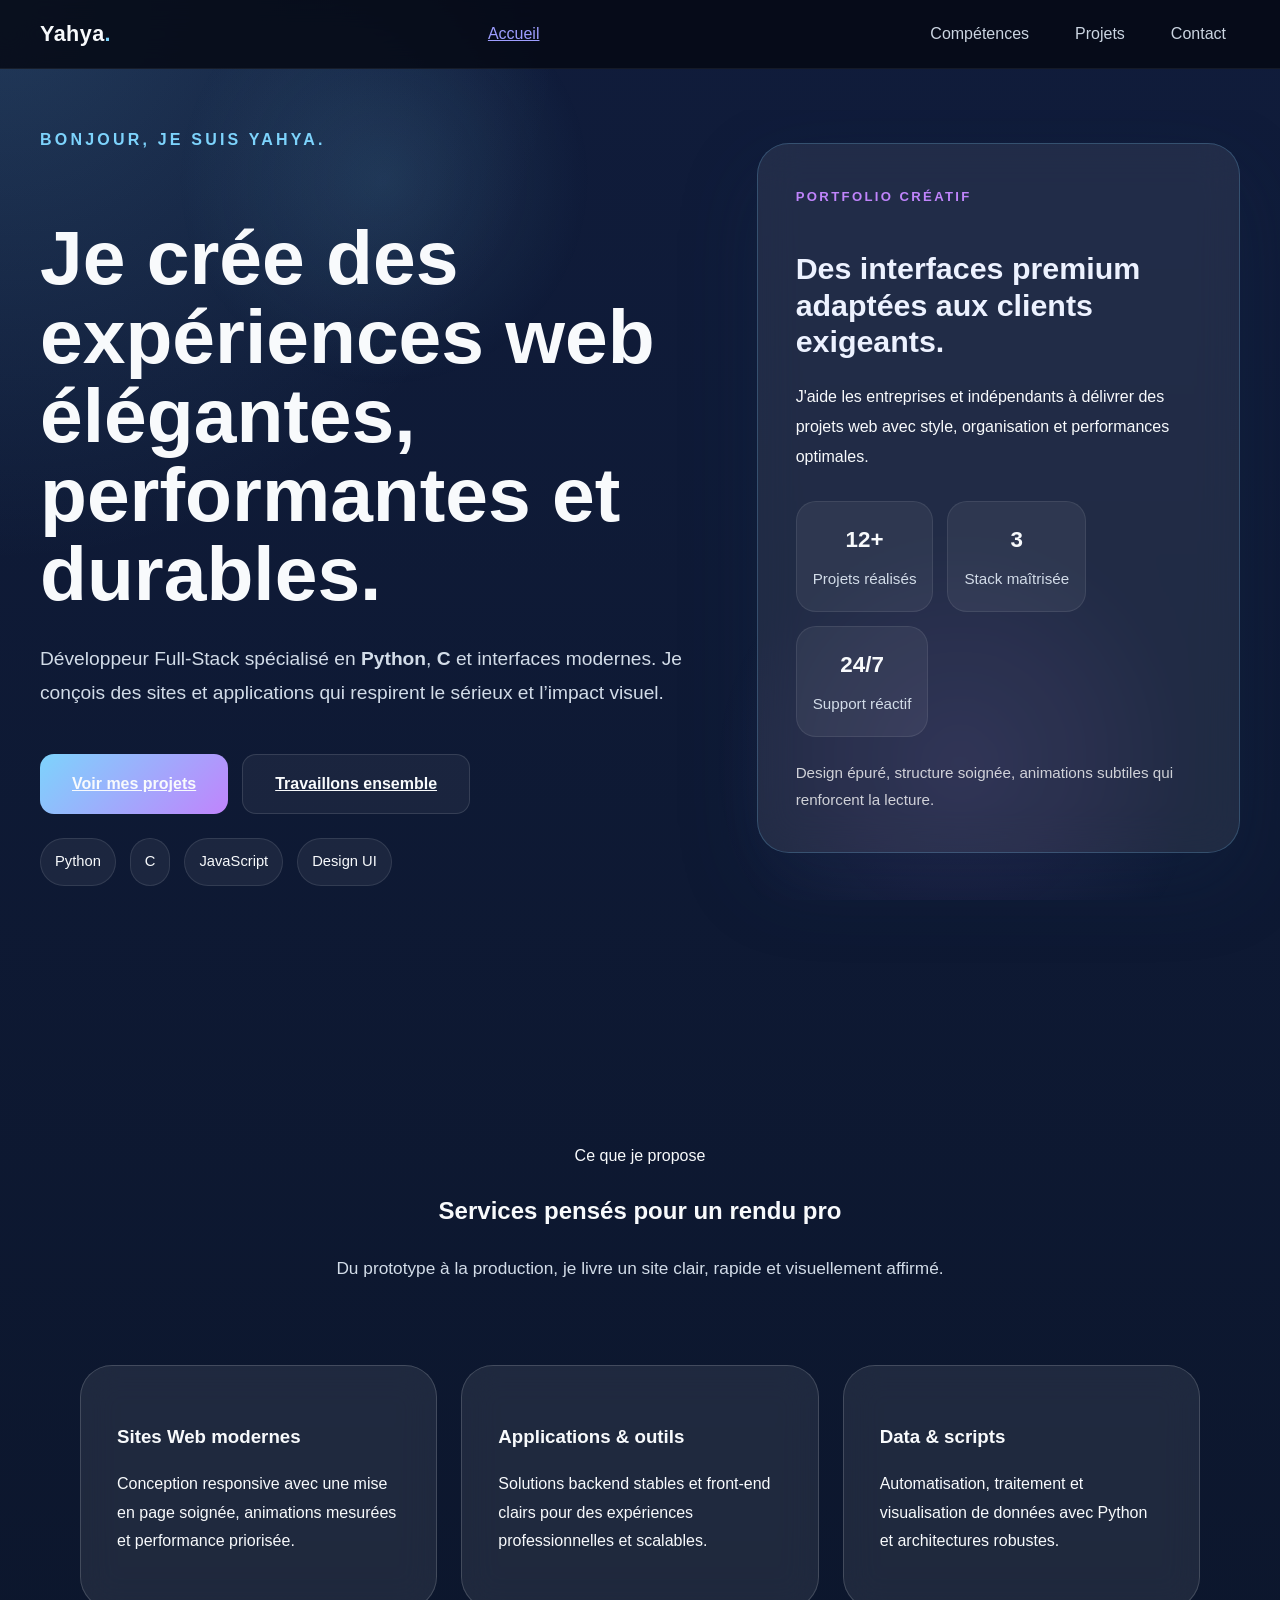
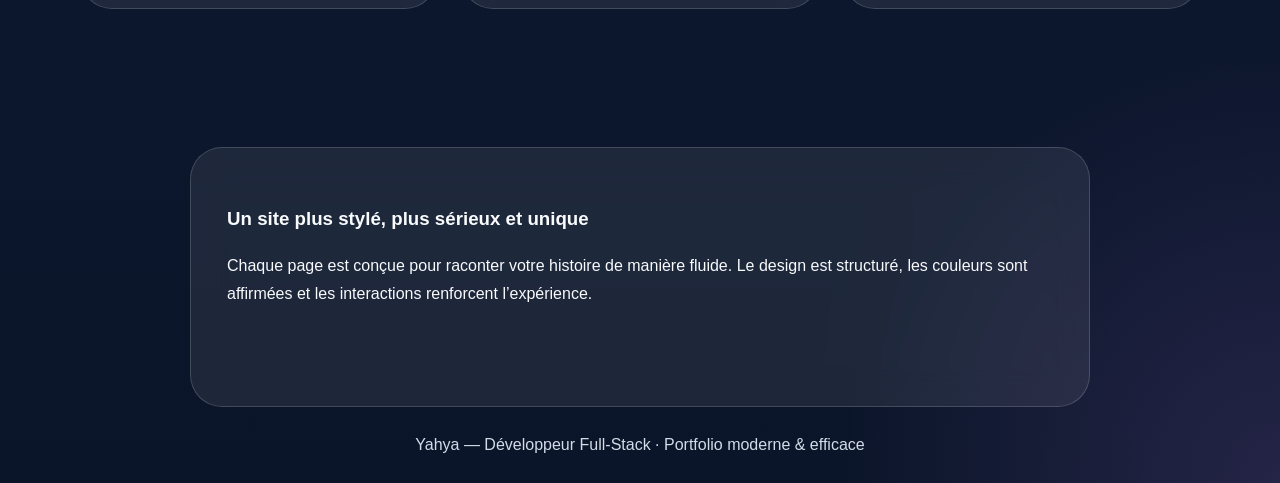
==== commit 2d47a463: "ADD12" ====
--- a/index.html
+++ b/index.html
@@ -13,8 +13,11 @@
     <header class="header">
         <nav class="navbar">
             <a href="index.html" class="brand">Yahya<span>.</span></a>
-            <div class="nav-links">
-                <a href="index.html">Accueil</a>
+            <div class="nav-main">
+                <a href="index.html" class="nav-home">Accueil</a>
+                <button class="nav-toggle" aria-expanded="false" aria-controls="mobile-menu">Menu</button>
+            </div>
+            <div class="nav-links" id="mobile-menu">
                 <a href="competences.html">Compétences</a>
                 <a href="projet.html">Projets</a>
                 <a href="contact.html">Contact</a>
--- a/style.css
+++ b/style.css
@@ -1,16 +1,16 @@
 /* Global variables and reset */
 :root {
     color-scheme: dark;
-    --bg: #050816;
-    --surface: rgba(15, 23, 42, 0.92);
-    --surface-soft: rgba(255, 255, 255, 0.05);
-    --surface-strong: rgba(255, 255, 255, 0.12);
-    --primary: #7c3aed;
-    --secondary: #22d3ee;
-    --accent: #f472b6;
+    --bg: #0b1530;
+    --surface: rgba(18, 25, 58, 0.92);
+    --surface-soft: rgba(255, 255, 255, 0.12);
+    --surface-strong: rgba(255, 255, 255, 0.2);
+    --primary: #7dd3fc;
+    --secondary: #c084fc;
+    --accent: #fb7185;
     --text: #f8fafc;
-    --muted: #94a3b8;
-    --border: rgba(255, 255, 255, 0.12);
+    --muted: #d2dce8;
+    --border: rgba(255, 255, 255, 0.18);
 }
 
 * {
@@ -25,12 +25,21 @@
     margin: 0;
     min-height: 100vh;
     font-family: 'Inter', -apple-system, BlinkMacSystemFont, 'Segoe UI', Roboto, sans-serif;
-    background: radial-gradient(circle at top left, rgba(124, 58, 237, 0.14), transparent 25%),
-                radial-gradient(circle at bottom right, rgba(34, 211, 238, 0.1), transparent 20%),
-                var(--bg);
-    color: var(--text);
-    line-height: 1.7;
+    background: radial-gradient(circle at top left, rgba(125, 211, 252, 0.16), transparent 23%),
+                radial-gradient(circle at bottom right, rgba(192, 132, 252, 0.14), transparent 18%),
+                linear-gradient(180deg, #101c3b 0%, #0b1529 100%);
+    color: var(--text);
+    line-height: 1.75;
     overflow-x: hidden;
+}
+
+body::before {
+    content: '';
+    position: fixed;
+    inset: 0;
+    pointer-events: none;
+    background: radial-gradient(circle at 30% 20%, rgba(125, 211, 252, 0.12), transparent 18%),
+                radial-gradient(circle at 75% 85%, rgba(192, 132, 252, 0.11), transparent 20%);
 }
 
 body.loaded .page-loader {
@@ -58,7 +67,7 @@
     position: fixed;
     inset: 0 0 auto 0;
     z-index: 1000;
-    padding: 20px 24px;
+    padding: 10px 15px;
     backdrop-filter: blur(18px);
     background: rgba(5, 9, 20, 0.84);
     border-bottom: 1px solid rgba(255, 255, 255, 0.06);
@@ -73,6 +82,30 @@
     margin: 0 auto;
 }
 
+.nav-main {
+    display: flex;
+    align-items: center;
+    gap: 16px;
+}
+
+.nav-toggle {
+    display: none;
+    border: 1px solid rgba(124, 58, 237, 0.35);
+    background: rgba(124, 58, 237, 0.14);
+    color: var(--text);
+    border-radius: 14px;
+    padding: 10px 16px;
+    font-weight: 700;
+    cursor: pointer;
+    transition: background 0.25s ease, border-color 0.25s ease, transform 0.25s ease;
+}
+
+.nav-toggle:hover,
+.nav-toggle:focus-visible {
+    background: rgba(124, 58, 237, 0.24);
+    border-color: rgba(124, 58, 237, 0.55);
+}
+
 .brand {
     color: var(--text);
     text-decoration: none;
@@ -134,45 +167,45 @@
     display: flex;
     align-items: center;
     justify-content: center;
-    padding: 0 20px 80px;
+    padding: 0 20px 100px;
     position: relative;
     overflow: hidden;
 }
 
 .hero-grid {
     display: grid;
-    grid-template-columns: 1.35fr 1fr;
-    gap: 32px;
+    grid-template-columns: 1.4fr 1fr;
+    gap: 40px;
     align-items: center;
     width: 100%;
     max-width: 1200px;
 }
 
 .hero-copy {
-    max-width: 620px;
+    max-width: 660px;
 }
 
 .hero-tagline {
     color: var(--primary);
     font-weight: 700;
     font-size: 1rem;
-    margin-bottom: 1.2rem;
+    margin-bottom: 1.4rem;
     text-transform: uppercase;
-    letter-spacing: 0.18em;
+    letter-spacing: 0.2em;
 }
 
 .hero-title {
-    font-size: clamp(3rem, 6vw, 4.8rem);
-    line-height: 1.05;
-    margin-bottom: 1.6rem;
+    font-size: clamp(3.2rem, 6vw, 5rem);
+    line-height: 1.03;
+    margin-bottom: 1.8rem;
     font-weight: 800;
 }
 
 .hero-description {
-    font-size: 1.17rem;
+    font-size: 1.2rem;
     color: var(--muted);
-    margin-bottom: 2.4rem;
-    max-width: 630px;
+    margin-bottom: 2.8rem;
+    max-width: 700px;
 }
 
 .hero-actions {
@@ -227,15 +260,24 @@
 }
 
 .hero-panel {
-    background: rgba(255, 255, 255, 0.06);
-    border: 1px solid rgba(255, 255, 255, 0.12);
-    border-radius: 28px;
-    padding: 34px;
-    backdrop-filter: blur(18px);
+    background: rgba(255, 255, 255, 0.08);
+    border: 1px solid rgba(125, 211, 252, 0.22);
+    border-radius: 32px;
+    padding: 38px;
+    backdrop-filter: blur(20px);
+    box-shadow: 0 30px 80px rgba(19, 45, 80, 0.24);
 }
 
 .hero-panel-header {
-    margin-bottom: 20px;
+    margin-bottom: 22px;
+}
+
+.hero-panel h2 {
+    color: #edf2ff;
+}
+
+.hero-panel .panel-note {
+    color: rgba(255, 255, 255, 0.78);
 }
 
 .panel-eyebrow {
@@ -297,29 +339,29 @@
 .projects-section,
 .skills-section,
 .contact-section {
-    padding: 120px 20px 80px;
-    max-width: 1100px;
+    padding: 140px 20px 90px;
+    max-width: 1160px;
     margin: 0 auto;
 }
 
 .section-intro,
 .page-header {
-    max-width: 720px;
-    margin: 0 auto 60px;
+    max-width: 760px;
+    margin: 0 auto 80px;
     text-align: center;
 }
 
 .page-header h1,
 .title {
-    font-size: clamp(2.5rem, 5vw, 4rem);
-    margin-bottom: 18px;
+    font-size: clamp(2.6rem, 5vw, 4.2rem);
+    margin-bottom: 22px;
 }
 
 .page-subtitle,
 .section-description {
     color: var(--muted);
-    font-size: 1.05rem;
-    line-height: 1.8;
+    font-size: 1.08rem;
+    line-height: 1.95;
 }
 
 .services-grid,
@@ -349,17 +391,49 @@
     gap: 14px;
 }
 
-.service-card,
-.project-card,
-.skill-card,
+.service-card {
+    background: rgba(255, 255, 255, 0.08);
+    border: 1px solid rgba(255, 255, 255, 0.16);
+    border-radius: 32px;
+    padding: 36px;
+    backdrop-filter: blur(18px);
+    transition: transform 0.3s ease, border-color 0.3s ease, box-shadow 0.3s ease;
+    margin-bottom: 3rem;
+}
+.project-card {
+    background: rgba(255, 255, 255, 0.08);
+    border: 1px solid rgba(255, 255, 255, 0.16);
+    border-radius: 32px;
+    padding: 36px;
+    backdrop-filter: blur(18px);
+    transition: transform 0.3s ease, border-color 0.3s ease, box-shadow 0.3s ease;
+}
+.skill-card {
+    background: rgba(255, 255, 255, 0.08);
+    border: 1px solid rgba(255, 255, 255, 0.16);
+    border-radius: 32px;
+    padding: 36px;
+    backdrop-filter: blur(18px);
+    transition: transform 0.3s ease, border-color 0.3s ease, box-shadow 0.3s ease;
+}
 .detail-card,
-.contact-card,
+.contact-card {
+    background: rgba(255, 255, 255, 0.08);
+    border: 1px solid rgba(255, 255, 255, 0.16);
+    border-radius: 32px;
+    padding: 36px;
+    backdrop-filter: blur(18px);
+      margin-bottom: 3rem;
+    transition: transform 0.3s ease, border-color 0.3s ease, box-shadow 0.3s ease;
+}
 .impact-card {
-    background: rgba(255, 255, 255, 0.06);
-    border: 1px solid rgba(255, 255, 255, 0.12);
-    border-radius: 28px;
-    padding: 32px;
-    backdrop-filter: blur(14px);
+    background: rgba(255, 255, 255, 0.08);
+    border: 1px solid rgba(255, 255, 255, 0.16);
+    border-radius: 32px;
+    padding: 36px;
+    backdrop-filter: blur(18px);
+    margin-bottom: 3rem;
+    min-height: 260px;
     transition: transform 0.3s ease, border-color 0.3s ease, box-shadow 0.3s ease;
 }
 
@@ -369,9 +443,9 @@
 .detail-card:hover,
 .contact-card:hover,
 .impact-card:hover {
-    transform: translateY(-8px);
-    border-color: rgba(124, 58, 237, 0.45);
-    box-shadow: 0 25px 60px rgba(124, 58, 237, 0.16);
+    transform: translateY(-10px);
+    border-color: rgba(82, 199, 255, 0.45);
+    box-shadow: 0 32px 70px rgba(82, 199, 255, 0.16);
 }
 
 .service-card h3,
@@ -394,6 +468,7 @@
 }
 
 .project-card {
+    margin-bottom: 2rem;
     position: relative;
     overflow: hidden;
 }
@@ -424,19 +499,23 @@
 }
 
 .skill-tabs {
+    margin-bottom: 2rem;
     grid-template-columns: repeat(3, minmax(260px, 1fr));
 }
 
 .skill-card {
+    margin-bottom: 2rem;
     display: grid;
     gap: 16px;
 }
 
 .skill-card .icon {
+    margin-bottom: 2rem;
     font-size: 2.25rem;
 }
 
 .skill-bar {
+    margin-bottom: 2rem;
     background: rgba(255, 255, 255, 0.08);
     border-radius: 999px;
     overflow: hidden;
@@ -444,6 +523,7 @@
 }
 
 .skill-bar span {
+    margin-bottom: 2rem;
     display: block;
     height: 100%;
     border-radius: 999px;
@@ -451,6 +531,7 @@
 }
 
 .skill-details {
+    margin-bottom: 2rem;
     grid-template-columns: repeat(2, minmax(240px, 1fr));
 }
 
@@ -475,7 +556,7 @@
     padding-left: 0;
     margin: 0;
     display: grid;
-    gap: 12px;
+    gap: 10px;
 }
 
 .contact-card ul li {
@@ -579,9 +660,74 @@
         padding: 16px 18px;
     }
 
+    .navbar {
+        flex-direction: column;
+        gap: 12px;
+        align-items: center;
+    }
+
+    .nav-main {
+        width: 100%;
+        display: flex;
+        justify-content: space-between;
+        align-items: center;
+        gap: 12px;
+    }
+
+    .nav-toggle {
+        display: inline-flex;
+    }
+
     .nav-links {
+        display: none;
         width: 100%;
-        justify-content: space-between;
+        flex-direction: column;
+        gap: 10px;
+        justify-content: center;
+        align-items: stretch;
+        margin-top: 8px;
+        padding: 14px;
+        background: rgba(5, 9, 20, 0.92);
+        border: 1px solid rgba(124, 58, 237, 0.24);
+        border-radius: 22px;
+    }
+
+    .nav-links.active {
+        display: flex;
+    }
+
+    .nav-links a {
+        width: 100%;
+        text-align: center;
+        padding: 14px 16px;
+        background: rgba(124, 58, 237, 0.18);
+        border: 1px solid rgba(124, 58, 237, 0.35);
+        border-radius: 16px;
+        color: var(--text);
+        font-weight: 600;
+    }
+
+    .nav-links a:hover,
+    .nav-links a.active {
+        background: rgba(124, 58, 237, 0.28);
+        border-color: rgba(124, 58, 237, 0.55);
+        transform: none;
+    }
+
+    .nav-home {
+        display: inline-flex;
+        padding: 14px 18px;
+        background: rgba(124, 58, 237, 0.18);
+        border: 1px solid rgba(124, 58, 237, 0.35);
+        border-radius: 16px;
+        color: var(--text);
+        font-weight: 700;
+        text-decoration: none;
+        text-align: center;
+    }
+
+    main {
+        padding-top: 90px;
     }
 
     .hero-title {
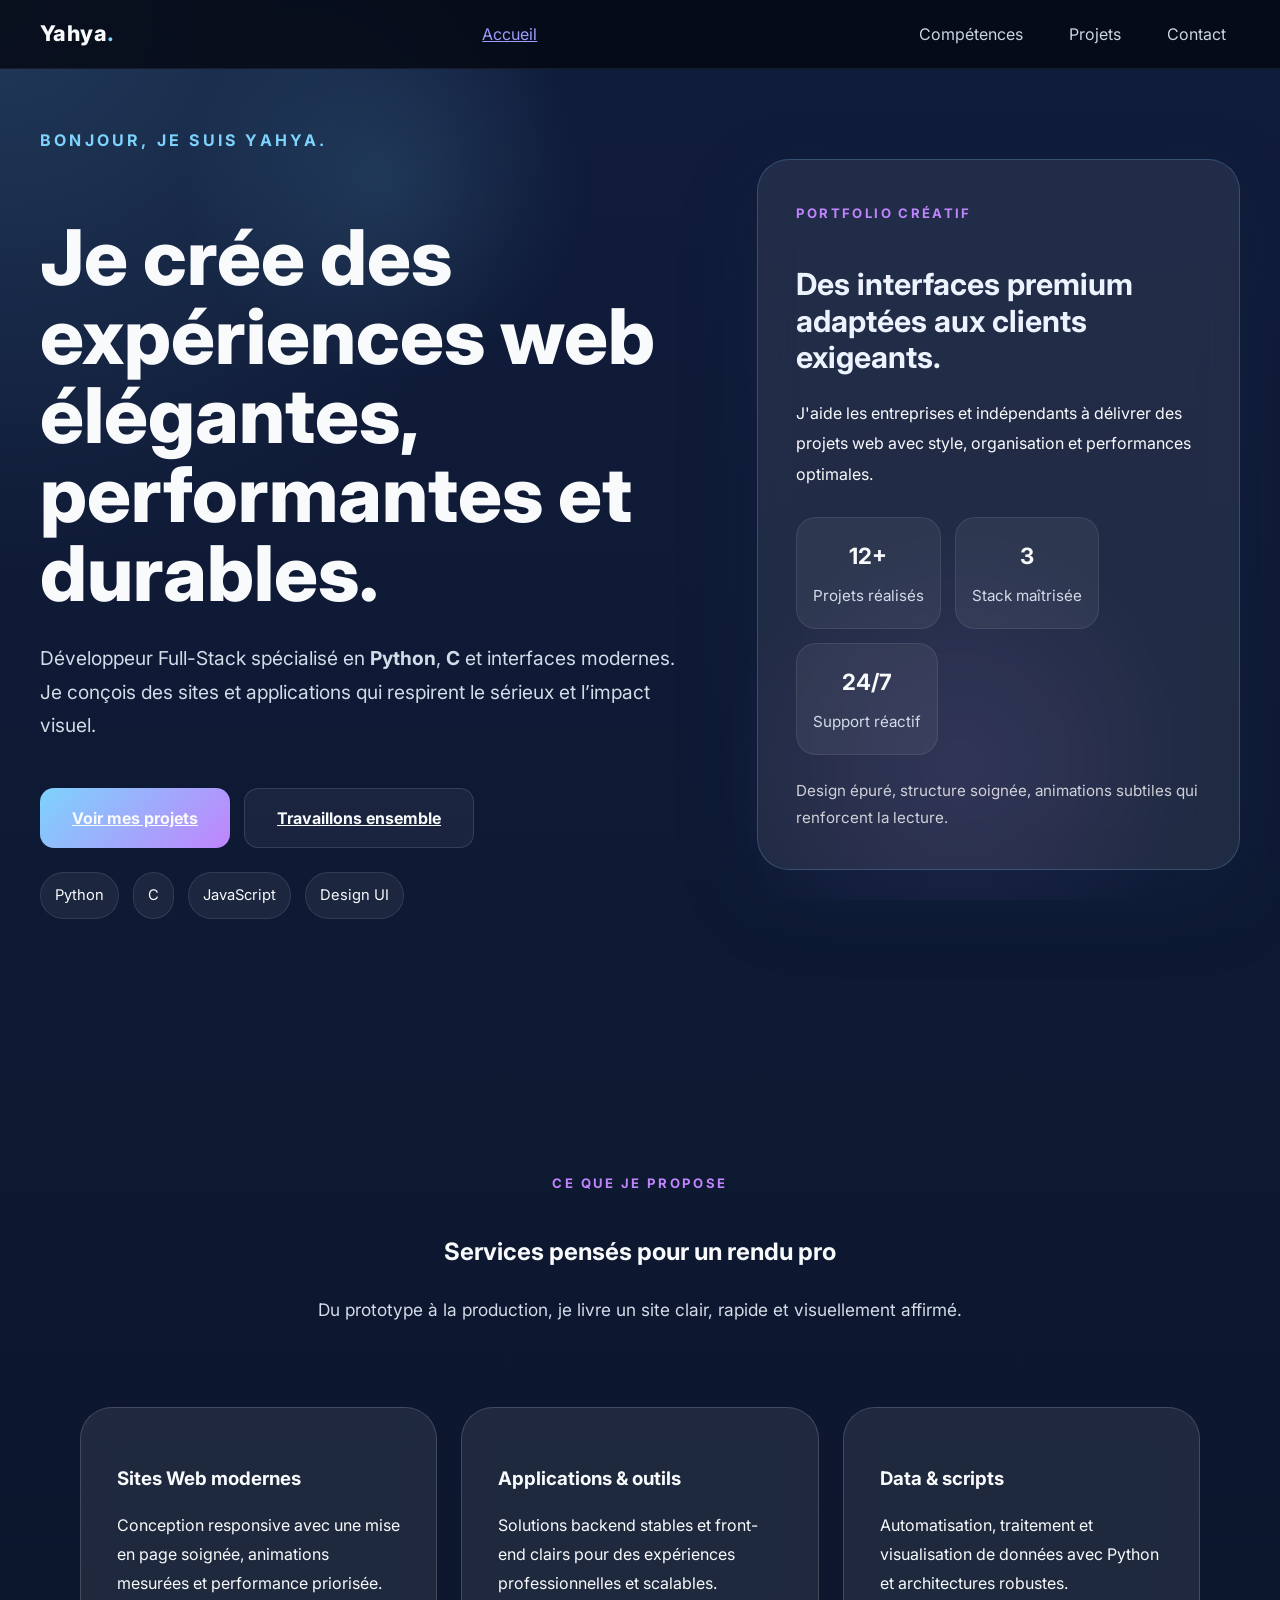
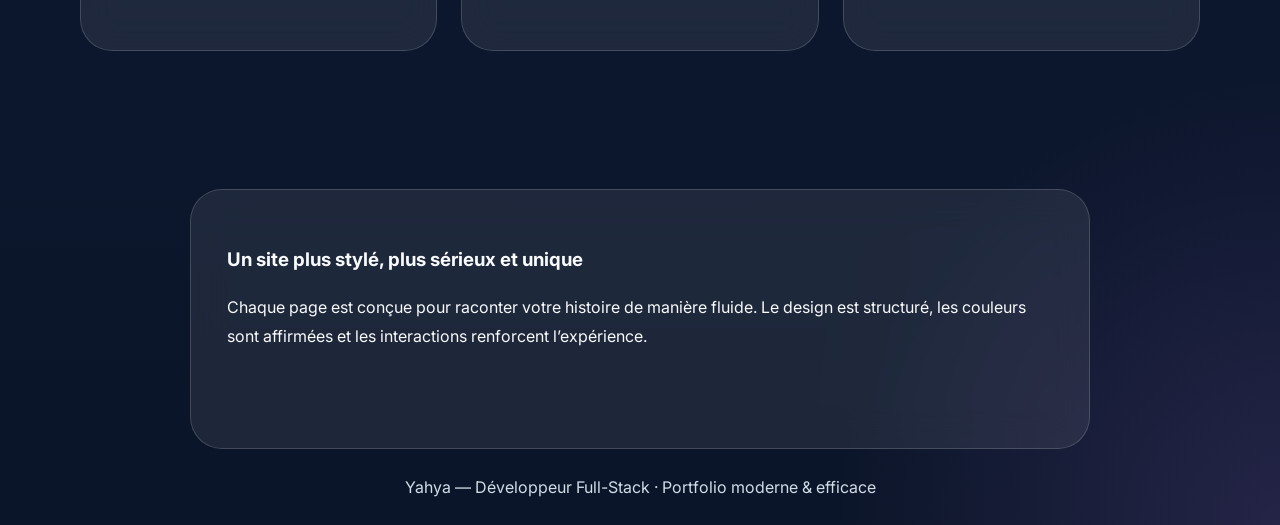
==== commit 5860aa69: "Finalisation du portfolio : Google Fonts, hero-blob, toast notifications, meta tags" ====
--- a/index.html
+++ b/index.html
@@ -3,8 +3,13 @@
 <head>
     <meta charset="UTF-8">
     <meta name="viewport" content="width=device-width, initial-scale=1.0">
+    <meta name="theme-color" content="#0b1530">
+    <meta name="author" content="Yahya">
     <title>Yahya | Développeur Full-Stack</title>
     <meta name="description" content="Portfolio de Yahya, développeur full-stack spécialisé en Python, C et expériences web modernes.">
+    <link rel="preconnect" href="https://fonts.googleapis.com">
+    <link rel="preconnect" href="https://fonts.gstatic.com" crossorigin>
+    <link href="https://fonts.googleapis.com/css2?family=Inter:wght@400;600;700;800&display=swap" rel="stylesheet">
     <link rel="stylesheet" href="style.css">
     <script src="script.js" defer></script>
 </head>
@@ -65,8 +70,7 @@
                     </div>
                     <div class="panel-note">Design épuré, structure soignée, animations subtiles qui renforcent la lecture.</div>
                 </aside>
-            </div>
-        </section>
+            </div>            <div class=\"hero-blob\"></div>        </section>
 
         <section class="services-section">
             <div class="section-intro reveal">
--- a/style.css
+++ b/style.css
@@ -161,6 +161,44 @@
     transform: translateY(0);
 }
 
+/* Hero blob animation */
+.hero-blob {
+    position: absolute;
+    bottom: -10%;
+    right: -5%;
+    width: 400px;
+    height: 400px;
+    background: radial-gradient(circle at 30% 40%, rgba(125, 211, 252, 0.25), transparent 50%);
+    filter: blur(60px);
+    opacity: 0.8;
+    border-radius: 50%;
+    pointer-events: none;
+    z-index: 1;
+}
+
+/* Toast notifications */
+.toast-message {
+    position: fixed;
+    bottom: 30px;
+    left: 50%;
+    transform: translateX(-50%) translateY(120px);
+    background: rgba(18, 25, 58, 0.95);
+    border: 1px solid rgba(125, 211, 252, 0.35);
+    color: var(--text);
+    padding: 16px 24px;
+    border-radius: 12px;
+    box-shadow: 0 20px 50px rgba(0, 0, 0, 0.4);
+    backdrop-filter: blur(12px);
+    z-index: 3000;
+    font-size: 0.95rem;
+    transition: transform 0.3s cubic-bezier(0.34, 1.56, 0.64, 1);
+    pointer-events: auto;
+}
+
+.toast-message.visible {
+    transform: translateX(-50%) translateY(0);
+}
+
 /* Hero section */
 .hero-section {
     min-height: calc(100vh - 110px);
@@ -351,6 +389,16 @@
     text-align: center;
 }
 
+.section-label {
+    display: inline-flex;
+    color: var(--secondary);
+    font-weight: 700;
+    margin-bottom: 16px;
+    text-transform: uppercase;
+    letter-spacing: 0.18em;
+    font-size: 0.82rem;
+}
+
 .page-header h1,
 .title {
     font-size: clamp(2.6rem, 5vw, 4.2rem);
@@ -584,7 +632,9 @@
 }
 
 .contact-form input,
-.contact-form textarea {
+.contact-form textarea,
+#contact-form input,
+#contact-form textarea {
     background: rgba(255, 255, 255, 0.05);
     border: 1px solid rgba(255, 255, 255, 0.12);
     border-radius: 16px;
@@ -595,7 +645,9 @@
 }
 
 .contact-form input:focus,
-.contact-form textarea:focus {
+.contact-form textarea:focus,
+#contact-form input:focus,
+#contact-form textarea:focus {
     border-color: var(--primary);
     background: rgba(255, 255, 255, 0.08);
 }
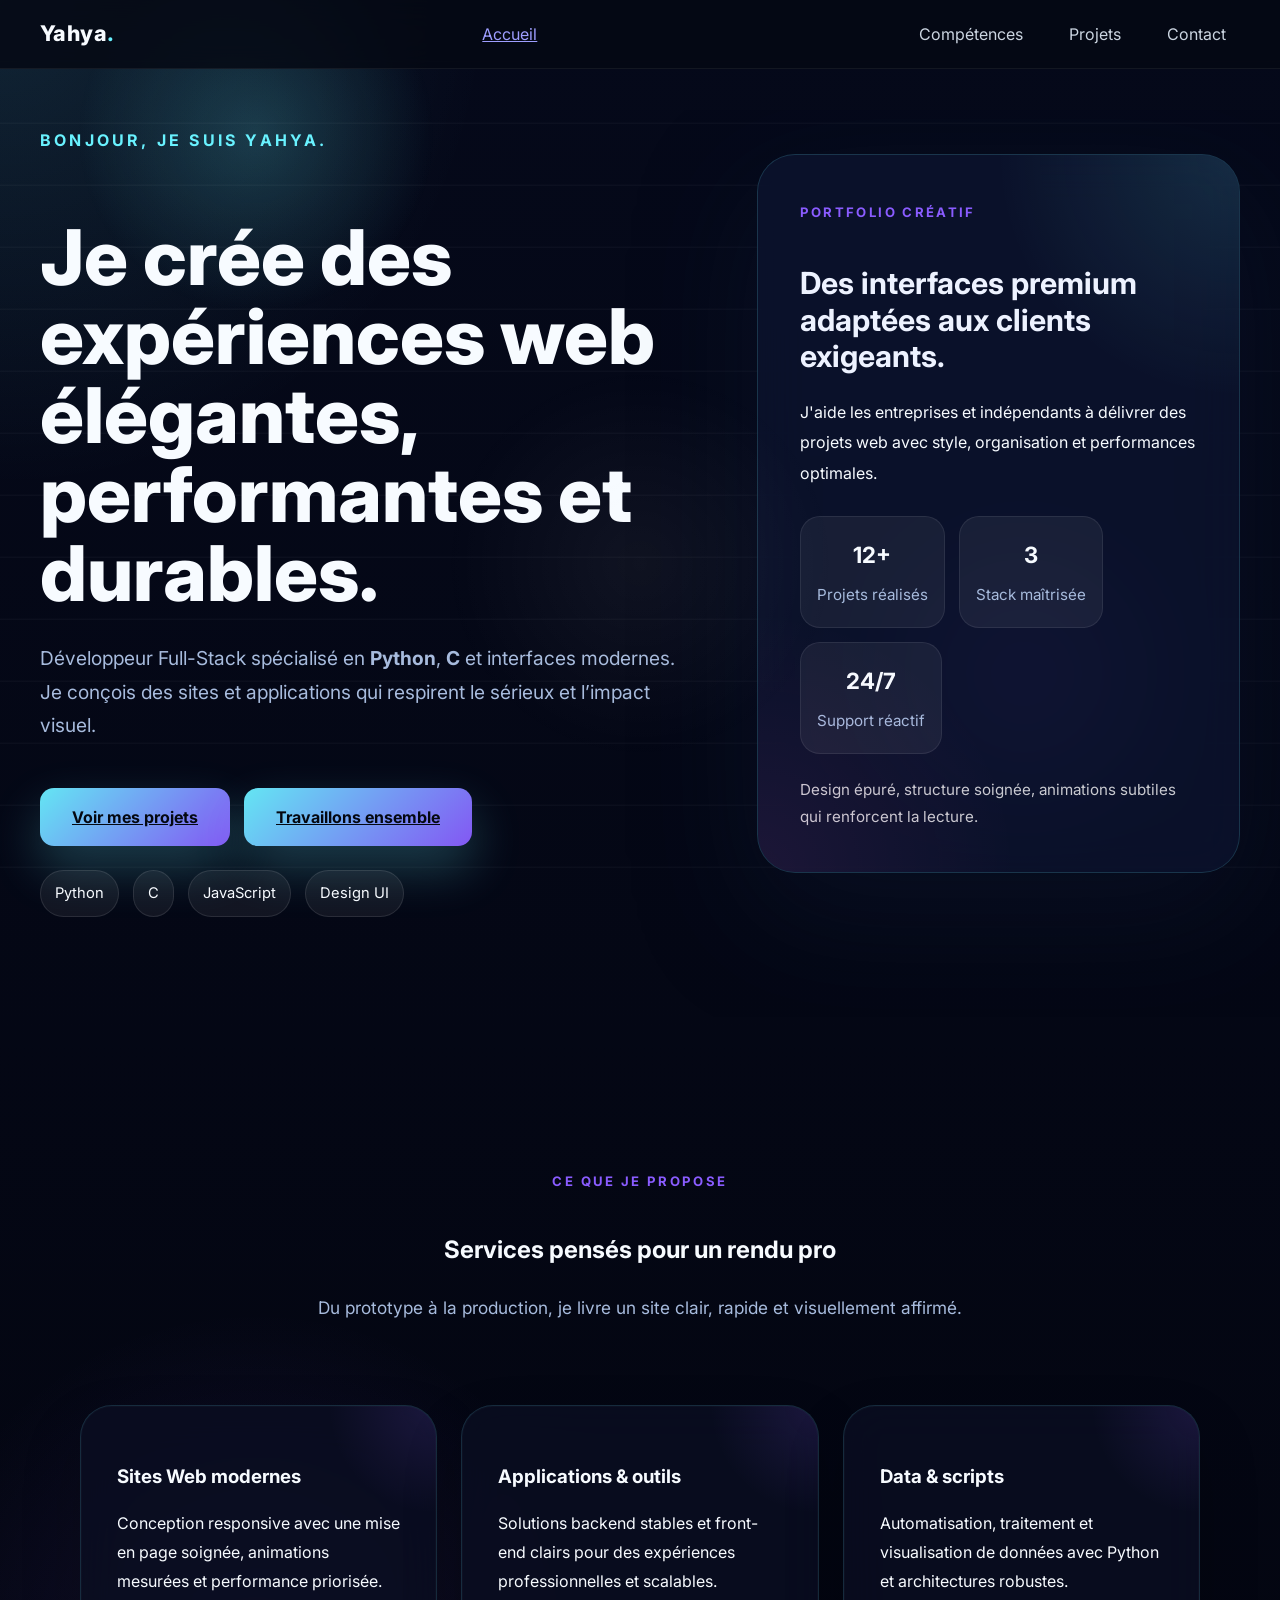
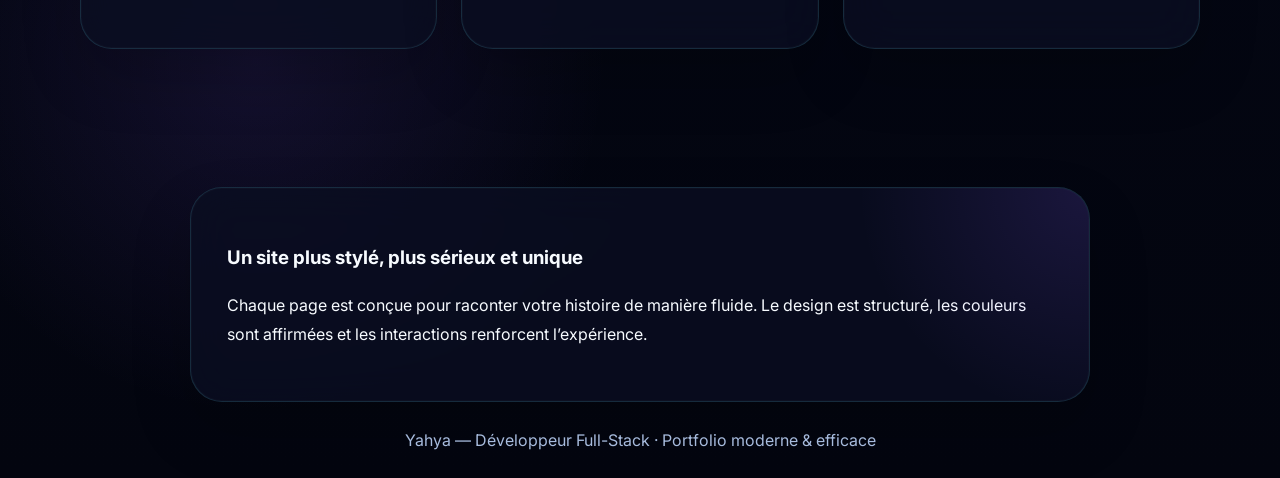
==== commit 58013196: "modif email" ====
--- a/index.html
+++ b/index.html
@@ -39,7 +39,7 @@
                     <p class="hero-description">Développeur Full-Stack spécialisé en <strong>Python</strong>, <strong>C</strong> et interfaces modernes. Je conçois des sites et applications qui respirent le sérieux et l’impact visuel.</p>
                     <div class="hero-actions">
                         <a href="projet.html" class="btn-primary">Voir mes projets</a>
-                        <a href="contact.html" class="btn-secondary">Travaillons ensemble</a>
+                        <a href="contact.html" class="btn-primary">Travaillons ensemble</a>
                     </div>
                     <div class="hero-badges">
                         <span>Python</span>
--- a/style.css
+++ b/style.css
@@ -1,16 +1,17 @@
 /* Global variables and reset */
 :root {
     color-scheme: dark;
-    --bg: #0b1530;
-    --surface: rgba(18, 25, 58, 0.92);
-    --surface-soft: rgba(255, 255, 255, 0.12);
-    --surface-strong: rgba(255, 255, 255, 0.2);
-    --primary: #7dd3fc;
-    --secondary: #c084fc;
-    --accent: #fb7185;
-    --text: #f8fafc;
-    --muted: #d2dce8;
-    --border: rgba(255, 255, 255, 0.18);
+    --bg: #040811;
+    --surface: rgba(22, 29, 62, 0.9);
+    --surface-soft: rgba(30, 37, 83, 0.55);
+    --surface-strong: rgba(52, 75, 157, 0.24);
+    --primary: #69f2ff;
+    --secondary: #8a5cff;
+    --accent: #ff5fdd;
+    --text: #f7fbff;
+    --muted: #a7bbdd;
+    --border: rgba(105, 242, 255, 0.2);
+    --shadow: 0 30px 80px rgba(32, 48, 96, 0.28);
 }
 
 * {
@@ -25,9 +26,9 @@
     margin: 0;
     min-height: 100vh;
     font-family: 'Inter', -apple-system, BlinkMacSystemFont, 'Segoe UI', Roboto, sans-serif;
-    background: radial-gradient(circle at top left, rgba(125, 211, 252, 0.16), transparent 23%),
-                radial-gradient(circle at bottom right, rgba(192, 132, 252, 0.14), transparent 18%),
-                linear-gradient(180deg, #101c3b 0%, #0b1529 100%);
+    background: radial-gradient(circle at top left, rgba(105, 242, 255, 0.12), transparent 20%),
+                radial-gradient(circle at 20% 80%, rgba(138, 92, 255, 0.12), transparent 18%),
+                linear-gradient(180deg, #05091a 0%, #03050f 100%);
     color: var(--text);
     line-height: 1.75;
     overflow-x: hidden;
@@ -38,8 +39,9 @@
     position: fixed;
     inset: 0;
     pointer-events: none;
-    background: radial-gradient(circle at 30% 20%, rgba(125, 211, 252, 0.12), transparent 18%),
-                radial-gradient(circle at 75% 85%, rgba(192, 132, 252, 0.11), transparent 20%);
+    background: radial-gradient(circle at 20% 15%, rgba(105, 242, 255, 0.18), transparent 14%),
+                radial-gradient(circle at 80% 75%, rgba(138, 92, 255, 0.16), transparent 16%),
+                repeating-linear-gradient(180deg, transparent, transparent 60px, rgba(255,255,255,0.03) 61px, rgba(255,255,255,0.03) 62px);
 }
 
 body.loaded .page-loader {
@@ -135,9 +137,10 @@
 
 .nav-links a:hover,
 .nav-links a.active {
-    background: rgba(124, 58, 237, 0.16);
+    background: rgba(105, 242, 255, 0.16);
     color: var(--text);
     transform: translateY(-2px);
+    box-shadow: 0 14px 30px rgba(105, 242, 255, 0.18);
 }
 
 /* Page loader */
@@ -145,7 +148,7 @@
     position: fixed;
     inset: 0;
     z-index: 2000;
-    background: radial-gradient(circle at top, rgba(124, 58, 237, 0.2), transparent 35%), var(--bg);
+    background: radial-gradient(circle at top, rgba(105, 242, 255, 0.18), transparent 35%), var(--bg);
     transition: opacity 0.8s ease;
 }
 
@@ -166,14 +169,23 @@
     position: absolute;
     bottom: -10%;
     right: -5%;
-    width: 400px;
-    height: 400px;
-    background: radial-gradient(circle at 30% 40%, rgba(125, 211, 252, 0.25), transparent 50%);
-    filter: blur(60px);
-    opacity: 0.8;
+    width: 450px;
+    height: 450px;
+    background: radial-gradient(circle at 30% 40%, rgba(105, 242, 255, 0.3), transparent 48%),
+                radial-gradient(circle at 70% 30%, rgba(255, 95, 221, 0.2), transparent 38%);
+    filter: blur(80px);
+    opacity: 0.9;
     border-radius: 50%;
     pointer-events: none;
     z-index: 1;
+}
+
+.hero-section::after {
+    content: '';
+    position: absolute;
+    inset: 0;
+    background: radial-gradient(circle at 50% 50%, rgba(255, 255, 255, 0.05), transparent 25%);
+    pointer-events: none;
 }
 
 /* Toast notifications */
@@ -265,21 +277,23 @@
 }
 
 .btn-primary {
-    background: linear-gradient(135deg, var(--primary), var(--secondary));
-    color: var(--text);
+    background: linear-gradient(135deg, rgba(105, 242, 255, 0.95), rgba(138, 92, 255, 0.95));
+    color: var(--bg);
     border: none;
+    box-shadow: 0 22px 50px rgba(105, 242, 255, 0.24);
 }
 
 .btn-secondary {
-    background: rgba(255, 255, 255, 0.05);
-    color: var(--text);
-    border: 1px solid rgba(255, 255, 255, 0.12);
+    background: linear-gradient(180deg, rgba(15, 25, 60, 0.9), rgba(35, 45, 88, 0.9));
+    color: var(--text);
+    border: 1px solid rgba(105, 242, 255, 0.18);
+    box-shadow: inset 0 0 0 1px rgba(105, 242, 255, 0.08);
 }
 
 .btn-primary:hover,
 .btn-secondary:hover {
-    transform: translateY(-4px);
-    box-shadow: 0 20px 45px rgba(124, 58, 237, 0.18);
+    transform: translateY(-4px) scale(1.02);
+    box-shadow: 0 24px 70px rgba(105, 242, 255, 0.2);
 }
 
 .hero-badges {
@@ -298,12 +312,28 @@
 }
 
 .hero-panel {
-    background: rgba(255, 255, 255, 0.08);
-    border: 1px solid rgba(125, 211, 252, 0.22);
-    border-radius: 32px;
-    padding: 38px;
-    backdrop-filter: blur(20px);
-    box-shadow: 0 30px 80px rgba(19, 45, 80, 0.24);
+    background: rgba(12, 20, 48, 0.75);
+    border: 1px solid rgba(105, 242, 255, 0.16);
+    border-radius: 38px;
+    padding: 42px;
+    backdrop-filter: blur(24px);
+    box-shadow: 0 40px 120px rgba(15, 28, 58, 0.35);
+    position: relative;
+    overflow: hidden;
+}
+
+.hero-panel::before {
+    content: '';
+    position: absolute;
+    inset: 0;
+    background: radial-gradient(circle at top right, rgba(105, 242, 255, 0.12), transparent 28%),
+                radial-gradient(circle at bottom left, rgba(255, 95, 221, 0.08), transparent 30%);
+    pointer-events: none;
+}
+
+.hero-panel h2 {
+    position: relative;
+    z-index: 1;
 }
 
 .hero-panel-header {
@@ -439,50 +469,46 @@
     gap: 14px;
 }
 
-.service-card {
-    background: rgba(255, 255, 255, 0.08);
-    border: 1px solid rgba(255, 255, 255, 0.16);
+.service-card,
+.project-card,
+.skill-card,
+.detail-card,
+.contact-card,
+.impact-card {
+    background: rgba(10, 14, 34, 0.82);
+    border: 1px solid rgba(105, 242, 255, 0.14);
     border-radius: 32px;
     padding: 36px;
-    backdrop-filter: blur(18px);
+    backdrop-filter: blur(22px);
     transition: transform 0.3s ease, border-color 0.3s ease, box-shadow 0.3s ease;
     margin-bottom: 3rem;
-}
-.project-card {
-    background: rgba(255, 255, 255, 0.08);
-    border: 1px solid rgba(255, 255, 255, 0.16);
-    border-radius: 32px;
-    padding: 36px;
-    backdrop-filter: blur(18px);
-    transition: transform 0.3s ease, border-color 0.3s ease, box-shadow 0.3s ease;
-}
-.skill-card {
-    background: rgba(255, 255, 255, 0.08);
-    border: 1px solid rgba(255, 255, 255, 0.16);
-    border-radius: 32px;
-    padding: 36px;
-    backdrop-filter: blur(18px);
-    transition: transform 0.3s ease, border-color 0.3s ease, box-shadow 0.3s ease;
-}
-.detail-card,
-.contact-card {
-    background: rgba(255, 255, 255, 0.08);
-    border: 1px solid rgba(255, 255, 255, 0.16);
-    border-radius: 32px;
-    padding: 36px;
-    backdrop-filter: blur(18px);
-      margin-bottom: 3rem;
-    transition: transform 0.3s ease, border-color 0.3s ease, box-shadow 0.3s ease;
-}
-.impact-card {
-    background: rgba(255, 255, 255, 0.08);
-    border: 1px solid rgba(255, 255, 255, 0.16);
-    border-radius: 32px;
-    padding: 36px;
-    backdrop-filter: blur(18px);
-    margin-bottom: 3rem;
-    min-height: 260px;
-    transition: transform 0.3s ease, border-color 0.3s ease, box-shadow 0.3s ease;
+    box-shadow: inset 0 0 0 1px rgba(255,255,255,0.02), 0 28px 60px rgba(0,0,0,0.18);
+    position: relative;
+    overflow: hidden;
+}
+
+.service-card::before,
+.project-card::before,
+.skill-card::before,
+.detail-card::before,
+.contact-card::before,
+.impact-card::before {
+    content: '';
+    position: absolute;
+    inset: 0;
+    background: radial-gradient(circle at top right, rgba(138, 92, 255, 0.14), transparent 25%);
+    pointer-events: none;
+}
+
+.service-card:hover,
+.project-card:hover,
+.skill-card:hover,
+.detail-card:hover,
+.contact-card:hover,
+.impact-card:hover {
+    transform: translateY(-10px) scale(1.01);
+    border-color: rgba(105, 242, 255, 0.4);
+    box-shadow: 0 36px 90px rgba(105, 242, 255, 0.18);
 }
 
 .service-card:hover,
@@ -635,13 +661,13 @@
 .contact-form textarea,
 #contact-form input,
 #contact-form textarea {
-    background: rgba(255, 255, 255, 0.05);
-    border: 1px solid rgba(255, 255, 255, 0.12);
-    border-radius: 16px;
-    padding: 16px 18px;
+    background: rgba(10, 14, 34, 0.86);
+    border: 1px solid rgba(105, 242, 255, 0.18);
+    border-radius: 20px;
+    padding: 18px 20px;
     color: var(--text);
     outline: none;
-    transition: border-color 0.25s ease, background 0.25s ease;
+    transition: border-color 0.25s ease, background 0.25s ease, box-shadow 0.25s ease;
 }
 
 .contact-form input:focus,
@@ -649,24 +675,30 @@
 #contact-form input:focus,
 #contact-form textarea:focus {
     border-color: var(--primary);
-    background: rgba(255, 255, 255, 0.08);
+    background: rgba(16, 21, 52, 0.92);
+    box-shadow: 0 0 0 4px rgba(105, 242, 255, 0.08);
 }
 
 .submit-btn {
     width: fit-content;
-    background: linear-gradient(135deg, var(--primary), var(--secondary));
-    color: var(--text);
+    background: linear-gradient(135deg, rgba(105, 242, 255, 0.95), rgba(138, 92, 255, 0.95));
+    color: var(--bg);
     border: none;
-    padding: 15px 28px;
-    border-radius: 16px;
-    font-weight: 700;
+    padding: 16px 34px;
+    border-radius: 22px;
+    font-weight: 800;
     cursor: pointer;
     transition: transform 0.25s ease, box-shadow 0.25s ease;
 }
 
 .submit-btn:hover {
-    transform: translateY(-3px);
-    box-shadow: 0 18px 32px rgba(124, 58, 237, 0.18);
+    transform: translateY(-4px) scale(1.02);
+    box-shadow: 0 20px 42px rgba(105, 242, 255, 0.22);
+}
+
+.submit-btn:active {
+    transform: translateY(-1px);
+    box-shadow: 0 14px 26px rgba(105, 242, 255, 0.18);
 }
 
 .impact-element,
@@ -690,6 +722,21 @@
 
 .site-footer p {
     margin: 0;
+}
+
+.form-success {
+    margin: 24px 0 0;
+    padding: 18px 22px;
+    border-radius: 24px;
+    background: rgba(56, 103, 214, 0.14);
+    border: 1px solid rgba(125, 211, 252, 0.22);
+    color: var(--text);
+    font-weight: 600;
+    text-align: center;
+}
+
+.form-success[hidden] {
+    display: none;
 }
 
 @media (max-width: 980px) {
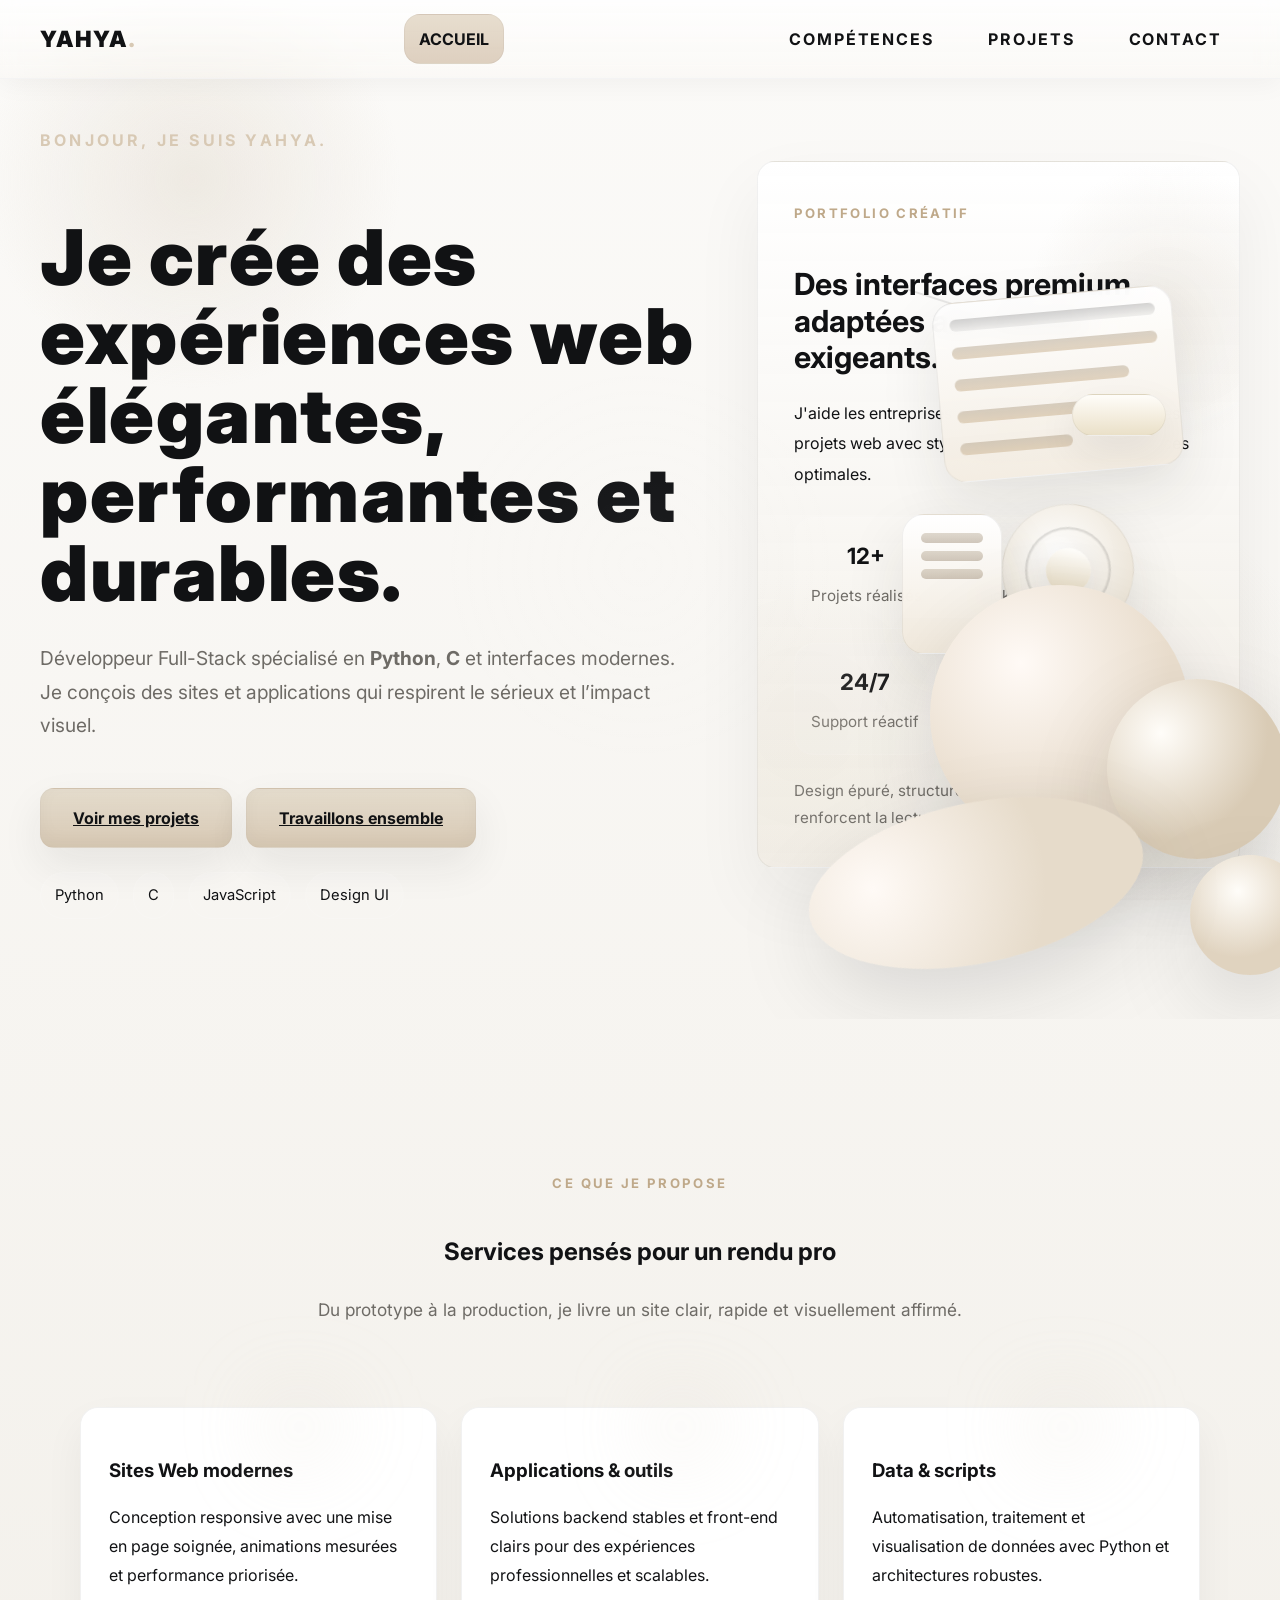
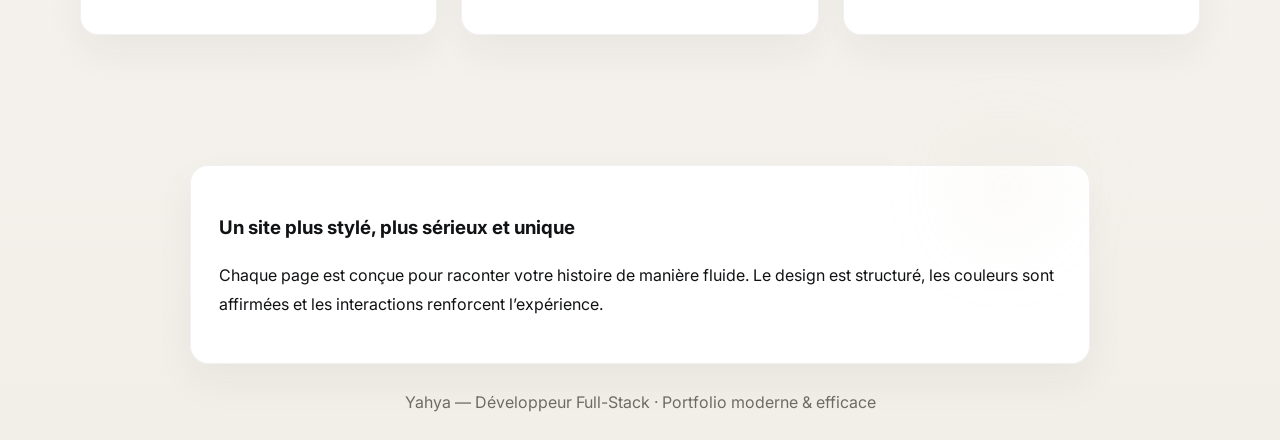
==== commit e5baa763: "modif couleur" ====
--- a/index.html
+++ b/index.html
@@ -70,7 +70,39 @@
                     </div>
                     <div class="panel-note">Design épuré, structure soignée, animations subtiles qui renforcent la lecture.</div>
                 </aside>
-            </div>            <div class=\"hero-blob\"></div>        </section>
+            </div>
+            <div class="hero-blob">
+                <div class="sphere s1"></div>
+                <div class="sphere s2"></div>
+                <div class="sphere s3"></div>
+                <div class="sphere s4"></div>
+            </div>
+            <div class="hero-figures" aria-hidden="true">
+                <div class="hero-figure-line line-a"></div>
+                <div class="hero-figure-line line-b"></div>
+                <div class="figure figure-panel">
+                    <div class="panel-top"></div>
+                    <div class="panel-body">
+                        <span></span>
+                        <span></span>
+                        <span></span>
+                        <span></span>
+                    </div>
+                </div>
+                <div class="figure figure-core">
+                    <div class="core-ring"></div>
+                    <div class="core-center"></div>
+                </div>
+                <div class="figure figure-code">
+                    <div class="code-block">
+                        <div></div>
+                        <div></div>
+                        <div></div>
+                    </div>
+                </div>
+                <div class="figure figure-pill"></div>
+            </div>
+        </section>
 
         <section class="services-section">
             <div class="section-intro reveal">
--- a/style.css
+++ b/style.css
@@ -1,17 +1,17 @@
 /* Global variables and reset */
 :root {
     color-scheme: dark;
-    --bg: #040811;
-    --surface: rgba(22, 29, 62, 0.9);
-    --surface-soft: rgba(30, 37, 83, 0.55);
-    --surface-strong: rgba(52, 75, 157, 0.24);
-    --primary: #69f2ff;
-    --secondary: #8a5cff;
-    --accent: #ff5fdd;
-    --text: #f7fbff;
-    --muted: #a7bbdd;
-    --border: rgba(105, 242, 255, 0.2);
-    --shadow: 0 30px 80px rgba(32, 48, 96, 0.28);
+    --bg: #f6f5f2;
+    --surface: #ffffff;
+    --surface-soft: rgba(240, 236, 228, 0.9);
+    --surface-strong: rgba(225, 216, 200, 0.9);
+    --primary: #d8c9b4; /* warm beige */
+    --secondary: #bfa98a; /* deeper beige */
+    --accent: #8a6b4f; /* accent brown */
+    --text: #111214; /* dark corporate text */
+    --muted: #6e6b66;
+    --border: rgba(16, 18, 19, 0.06);
+    --shadow: 0 28px 70px rgba(38, 36, 34, 0.08);
 }
 
 * {
@@ -26,9 +26,7 @@
     margin: 0;
     min-height: 100vh;
     font-family: 'Inter', -apple-system, BlinkMacSystemFont, 'Segoe UI', Roboto, sans-serif;
-    background: radial-gradient(circle at top left, rgba(105, 242, 255, 0.12), transparent 20%),
-                radial-gradient(circle at 20% 80%, rgba(138, 92, 255, 0.12), transparent 18%),
-                linear-gradient(180deg, #05091a 0%, #03050f 100%);
+    background: linear-gradient(180deg, #fbfaf8 0%, #f2efe9 100%);
     color: var(--text);
     line-height: 1.75;
     overflow-x: hidden;
@@ -39,9 +37,8 @@
     position: fixed;
     inset: 0;
     pointer-events: none;
-    background: radial-gradient(circle at 20% 15%, rgba(105, 242, 255, 0.18), transparent 14%),
-                radial-gradient(circle at 80% 75%, rgba(138, 92, 255, 0.16), transparent 16%),
-                repeating-linear-gradient(180deg, transparent, transparent 60px, rgba(255,255,255,0.03) 61px, rgba(255,255,255,0.03) 62px);
+    background: radial-gradient(circle at 15% 20%, rgba(217,206,190,0.35), transparent 16%),
+                radial-gradient(circle at 85% 80%, rgba(210,200,184,0.28), transparent 18%);
 }
 
 body.loaded .page-loader {
@@ -69,10 +66,11 @@
     position: fixed;
     inset: 0 0 auto 0;
     z-index: 1000;
-    padding: 10px 15px;
-    backdrop-filter: blur(18px);
-    background: rgba(5, 9, 20, 0.84);
-    border-bottom: 1px solid rgba(255, 255, 255, 0.06);
+    padding: 14px 28px;
+    backdrop-filter: blur(10px) saturate(120%);
+    background: linear-gradient(180deg, rgba(255,255,255,0.78), rgba(250,248,244,0.45));
+    border-bottom: 1px solid rgba(16,16,16,0.04);
+    box-shadow: 0 6px 24px rgba(38,36,34,0.04);
 }
 
 .navbar {
@@ -92,32 +90,45 @@
 
 .nav-toggle {
     display: none;
-    border: 1px solid rgba(124, 58, 237, 0.35);
-    background: rgba(124, 58, 237, 0.14);
+    border: 1px solid rgba(16,16,16,0.06);
+    background: linear-gradient(180deg, #fff, #f6f1ea);
     color: var(--text);
     border-radius: 14px;
     padding: 10px 16px;
-    font-weight: 700;
+    font-weight: 800;
     cursor: pointer;
-    transition: background 0.25s ease, border-color 0.25s ease, transform 0.25s ease;
+    transition: transform 0.2s ease, box-shadow 0.2s ease;
 }
 
 .nav-toggle:hover,
 .nav-toggle:focus-visible {
-    background: rgba(124, 58, 237, 0.24);
-    border-color: rgba(124, 58, 237, 0.55);
+    transform: translateY(-2px);
+    box-shadow: 0 10px 30px rgba(38,36,34,0.06);
 }
 
 .brand {
     color: var(--text);
     text-decoration: none;
-    font-size: 1.35rem;
-    font-weight: 800;
-    letter-spacing: 0.02em;
+    font-size: 1.4rem;
+    font-weight: 900;
+    letter-spacing: 0.06em;
+    text-transform: uppercase;
 }
 
 .brand span {
     color: var(--primary);
+}
+
+.nav-home {
+    display: inline-flex;
+    padding: 10px 14px;
+    background: linear-gradient(180deg, rgba(230,220,204,0.95), rgba(220,205,188,0.95));
+    border: 1px solid rgba(16,16,16,0.04);
+    border-radius: 16px;
+    color: var(--text);
+    font-weight: 700;
+    text-decoration: none;
+    text-transform: uppercase;
 }
 
 .nav-links {
@@ -128,19 +139,22 @@
 }
 
 .nav-links a {
-    color: #cbd5e1;
+    color: var(--text);
     text-decoration: none;
-    padding: 10px 14px;
+    padding: 10px 18px;
     border-radius: 12px;
-    transition: background 0.3s ease, color 0.3s ease, transform 0.25s ease;
+    transition: background 0.28s cubic-bezier(.2,.9,.2,1), color 0.28s ease, transform 0.25s ease;
+    font-weight: 700;
+    letter-spacing: 0.12em;
+    text-transform: uppercase;
 }
 
 .nav-links a:hover,
 .nav-links a.active {
-    background: rgba(105, 242, 255, 0.16);
-    color: var(--text);
-    transform: translateY(-2px);
-    box-shadow: 0 14px 30px rgba(105, 242, 255, 0.18);
+    background: linear-gradient(180deg, rgba(230,220,204,0.95), rgba(220,205,188,0.95));
+    color: var(--text);
+    transform: translateY(-3px);
+    box-shadow: 0 10px 36px rgba(38,36,34,0.08), 0 1px 0 rgba(255,255,255,0.02) inset;
 }
 
 /* Page loader */
@@ -167,17 +181,171 @@
 /* Hero blob animation */
 .hero-blob {
     position: absolute;
-    bottom: -10%;
-    right: -5%;
-    width: 450px;
-    height: 450px;
-    background: radial-gradient(circle at 30% 40%, rgba(105, 242, 255, 0.3), transparent 48%),
-                radial-gradient(circle at 70% 30%, rgba(255, 95, 221, 0.2), transparent 38%);
-    filter: blur(80px);
-    opacity: 0.9;
-    border-radius: 50%;
+    bottom: -6%;
+    right: -6%;
+    width: 520px;
+    height: 520px;
     pointer-events: none;
     z-index: 1;
+}
+
+.hero-blob .sphere {
+    position: absolute;
+    border-radius: 50%;
+    filter: drop-shadow(0 30px 40px rgba(20,20,20,0.12));
+    transform-style: preserve-3d;
+}
+.hero-blob .sphere.s1 { width: 260px; height: 260px; left: 18%; top: 6%; background: radial-gradient(circle at 35% 30%, #fffaf6, #e9ddcd 60%);} 
+.hero-blob .sphere.s2 { width: 180px; height: 180px; left: 52%; top: 24%; background: radial-gradient(circle at 30% 30%, #fffdf9, #d9cbb5 60%);} 
+.hero-blob .sphere.s3 { width: 120px; height: 120px; left: 68%; top: 58%; background: radial-gradient(circle at 40% 30%, #fffdf9, #e0d3bf 60%);} 
+.hero-blob .sphere.s4 { width: 340px; height: 160px; left: -6%; top: 48%; background: radial-gradient(circle at 20% 40%, #fffaf6, #e6dbca 60%); transform: rotate(-12deg);}
+
+.hero-figures {
+    position: absolute;
+    top: 18%;
+    right: 8%;
+    width: 460px;
+    height: 420px;
+    pointer-events: none;
+    z-index: 0;
+}
+
+.hero-figure-line {
+    position: absolute;
+    width: 160px;
+    height: 2px;
+    background: linear-gradient(90deg, rgba(16,16,16,0.12), rgba(16,16,16,0));
+    border-radius: 999px;
+}
+
+.hero-figure-line.line-a {
+    top: 38px;
+    right: 118px;
+    transform: rotate(18deg);
+}
+
+.hero-figure-line.line-b {
+    top: 170px;
+    right: 44px;
+    transform: rotate(-16deg);
+}
+
+.figure {
+    position: absolute;
+    border-radius: 22px;
+    background: linear-gradient(180deg, rgba(255,255,255,0.94), rgba(243,236,225,0.95));
+    box-shadow: 0 24px 60px rgba(38,36,34,0.1);
+    border: 1px solid rgba(16,16,16,0.06);
+    backdrop-filter: blur(12px);
+    overflow: hidden;
+}
+
+.figure-panel {
+    width: 240px;
+    height: 180px;
+    right: 0;
+    top: 20px;
+    transform: rotate(-5deg);
+}
+
+.panel-top {
+    position: absolute;
+    left: 16px;
+    right: 16px;
+    top: 16px;
+    height: 12px;
+    border-radius: 999px;
+    background: linear-gradient(180deg, rgba(16,16,16,0.18), rgba(16,16,16,0.06));
+}
+
+.panel-body {
+    position: absolute;
+    left: 16px;
+    right: 16px;
+    top: 44px;
+    bottom: 16px;
+    display: grid;
+    gap: 10px;
+}
+
+.panel-body span {
+    display: block;
+    height: 12px;
+    border-radius: 999px;
+    background: linear-gradient(180deg, rgba(150,130,100,0.35), rgba(200,175,140,0.5));
+}
+
+.panel-body span:nth-child(2) {
+    width: 85%;
+}
+
+.panel-body span:nth-child(3) {
+    width: 70%;
+}
+
+.panel-body span:nth-child(4) {
+    width: 55%;
+}
+
+.figure-core {
+    width: 132px;
+    height: 132px;
+    right: 44px;
+    top: 230px;
+    transform: rotate(12deg);
+    border-radius: 50%;
+    background: radial-gradient(circle at 40% 40%, rgba(255,255,255,0.95), rgba(229,219,201,0.96));
+    box-shadow: 0 24px 60px rgba(38,36,34,0.12);
+    display: grid;
+    place-items: center;
+}
+
+.core-ring {
+    position: absolute;
+    inset: 22px;
+    border: 2px solid rgba(16,16,16,0.12);
+    border-radius: 50%;
+    box-shadow: inset 0 0 0 1px rgba(16,16,16,0.05);
+}
+
+.core-center {
+    width: 45px;
+    height: 45px;
+    border-radius: 50%;
+    background: linear-gradient(180deg, rgba(255,254,251,0.96), rgba(225,213,187,0.9));
+    box-shadow: 0 10px 30px rgba(38,36,34,0.12);
+}
+
+.figure-code {
+    width: 100px;
+    height: 140px;
+    right: 176px;
+    top: 240px;
+    padding: 18px;
+    background: linear-gradient(180deg, rgba(255,255,255,0.96), rgba(241,233,220,0.97));
+}
+
+.code-block {
+    display: grid;
+    gap: 8px;
+}
+
+.code-block div {
+    width: 100%;
+    height: 10px;
+    border-radius: 999px;
+    background: linear-gradient(180deg, rgba(150,130,100,0.3), rgba(140,120,95,0.4));
+}
+
+.figure-pill {
+    width: 94px;
+    height: 42px;
+    right: 12px;
+    top: 120px;
+    border-radius: 999px;
+    background: linear-gradient(180deg, #fffdf9, #eae0c8);
+    border: 1px solid rgba(16,16,16,0.06);
+    box-shadow: 0 16px 40px rgba(38,36,34,0.08);
 }
 
 .hero-section::after {
@@ -248,7 +416,9 @@
     font-size: clamp(3.2rem, 6vw, 5rem);
     line-height: 1.03;
     margin-bottom: 1.8rem;
-    font-weight: 800;
+    font-weight: 900;
+    letter-spacing: 0.02em;
+    color: var(--text);
 }
 
 .hero-description {
@@ -277,23 +447,23 @@
 }
 
 .btn-primary {
-    background: linear-gradient(135deg, rgba(105, 242, 255, 0.95), rgba(138, 92, 255, 0.95));
-    color: var(--bg);
-    border: none;
-    box-shadow: 0 22px 50px rgba(105, 242, 255, 0.24);
+    background: linear-gradient(180deg, var(--surface-strong), var(--primary));
+    color: var(--text);
+    border: 1px solid rgba(16,16,16,0.04);
+    box-shadow: 0 18px 42px rgba(38,36,34,0.08), inset 0 -6px 18px rgba(0,0,0,0.03);
 }
 
 .btn-secondary {
-    background: linear-gradient(180deg, rgba(15, 25, 60, 0.9), rgba(35, 45, 88, 0.9));
-    color: var(--text);
-    border: 1px solid rgba(105, 242, 255, 0.18);
-    box-shadow: inset 0 0 0 1px rgba(105, 242, 255, 0.08);
+    background: linear-gradient(180deg, #ffffff, #f6f1ea);
+    color: var(--accent);
+    border: 1px solid rgba(16,16,16,0.04);
+    box-shadow: 0 12px 30px rgba(38,36,34,0.06);
 }
 
 .btn-primary:hover,
 .btn-secondary:hover {
     transform: translateY(-4px) scale(1.02);
-    box-shadow: 0 24px 70px rgba(105, 242, 255, 0.2);
+    box-shadow: 0 30px 80px rgba(38,36,34,0.12), 0 0 26px rgba(200,180,150,0.06) inset;
 }
 
 .hero-badges {
@@ -312,40 +482,36 @@
 }
 
 .hero-panel {
-    background: rgba(12, 20, 48, 0.75);
-    border: 1px solid rgba(105, 242, 255, 0.16);
-    border-radius: 38px;
-    padding: 42px;
-    backdrop-filter: blur(24px);
-    box-shadow: 0 40px 120px rgba(15, 28, 58, 0.35);
+    background: linear-gradient(180deg, var(--surface), var(--surface-soft));
+    border: 1px solid var(--border);
+    border-radius: 18px;
+    padding: 36px;
+    box-shadow: 0 30px 70px rgba(38,36,34,0.06);
     position: relative;
-    overflow: hidden;
+    overflow: visible;
 }
 
 .hero-panel::before {
     content: '';
     position: absolute;
     inset: 0;
-    background: radial-gradient(circle at top right, rgba(105, 242, 255, 0.12), transparent 28%),
-                radial-gradient(circle at bottom left, rgba(255, 95, 221, 0.08), transparent 30%);
+    background: radial-gradient(circle at 85% 20%, rgba(210,200,184,0.28), transparent 20%),
+                radial-gradient(circle at 10% 80%, rgba(225,216,200,0.18), transparent 22%);
     pointer-events: none;
 }
 
 .hero-panel h2 {
     position: relative;
     z-index: 1;
+    color: var(--text);
 }
 
 .hero-panel-header {
     margin-bottom: 22px;
 }
 
-.hero-panel h2 {
-    color: #edf2ff;
-}
-
 .hero-panel .panel-note {
-    color: rgba(255, 255, 255, 0.78);
+    color: var(--muted);
 }
 
 .panel-eyebrow {
@@ -475,16 +641,15 @@
 .detail-card,
 .contact-card,
 .impact-card {
-    background: rgba(10, 14, 34, 0.82);
-    border: 1px solid rgba(105, 242, 255, 0.14);
-    border-radius: 32px;
-    padding: 36px;
-    backdrop-filter: blur(22px);
-    transition: transform 0.3s ease, border-color 0.3s ease, box-shadow 0.3s ease;
-    margin-bottom: 3rem;
-    box-shadow: inset 0 0 0 1px rgba(255,255,255,0.02), 0 28px 60px rgba(0,0,0,0.18);
+    background: var(--surface);
+    border: 1px solid var(--border);
+    border-radius: 18px;
+    padding: 28px;
+    transition: transform 0.28s ease, box-shadow 0.28s ease;
+    margin-bottom: 2.5rem;
+    box-shadow: 0 18px 40px rgba(38,36,34,0.05);
     position: relative;
-    overflow: hidden;
+    overflow: visible;
 }
 
 .service-card::before,
@@ -495,8 +660,11 @@
 .impact-card::before {
     content: '';
     position: absolute;
-    inset: 0;
-    background: radial-gradient(circle at top right, rgba(138, 92, 255, 0.14), transparent 25%);
+    inset: -10% -10% auto auto;
+    width: 220px;
+    height: 120px;
+    background: radial-gradient(circle at 20% 30%, rgba(225,216,200,0.22), transparent 40%);
+    filter: blur(36px);
     pointer-events: none;
 }
 
@@ -506,20 +674,8 @@
 .detail-card:hover,
 .contact-card:hover,
 .impact-card:hover {
-    transform: translateY(-10px) scale(1.01);
-    border-color: rgba(105, 242, 255, 0.4);
-    box-shadow: 0 36px 90px rgba(105, 242, 255, 0.18);
-}
-
-.service-card:hover,
-.project-card:hover,
-.skill-card:hover,
-.detail-card:hover,
-.contact-card:hover,
-.impact-card:hover {
-    transform: translateY(-10px);
-    border-color: rgba(82, 199, 255, 0.45);
-    box-shadow: 0 32px 70px rgba(82, 199, 255, 0.16);
+    transform: translateY(-8px);
+    box-shadow: 0 28px 80px rgba(38,36,34,0.08);
 }
 
 .service-card h3,
@@ -661,44 +817,54 @@
 .contact-form textarea,
 #contact-form input,
 #contact-form textarea {
-    background: rgba(10, 14, 34, 0.86);
-    border: 1px solid rgba(105, 242, 255, 0.18);
-    border-radius: 20px;
-    padding: 18px 20px;
-    color: var(--text);
+    background: rgba(255, 255, 255, 0.98);
+    border: 1px solid rgba(38, 36, 34, 0.12);
+    border-radius: 24px;
+    padding: 18px 22px;
+    color: rgba(16, 16, 16, 0.95);
     outline: none;
-    transition: border-color 0.25s ease, background 0.25s ease, box-shadow 0.25s ease;
+    transition: border-color 0.25s ease, background 0.25s ease, box-shadow 0.25s ease, transform 0.25s ease;
+    box-shadow: inset 0 0 0 1px rgba(255,255,255,0.7);
+}
+
+.contact-form input::placeholder,
+.contact-form textarea::placeholder,
+#contact-form input::placeholder,
+#contact-form textarea::placeholder {
+    color: rgba(38, 36, 34, 0.4);
 }
 
 .contact-form input:focus,
 .contact-form textarea:focus,
 #contact-form input:focus,
 #contact-form textarea:focus {
-    border-color: var(--primary);
-    background: rgba(16, 21, 52, 0.92);
-    box-shadow: 0 0 0 4px rgba(105, 242, 255, 0.08);
+    border-color: rgba(150, 130, 100, 0.8);
+    background: rgba(255, 255, 255, 1);
+    box-shadow: 0 0 0 4px rgba(181, 163, 132, 0.16);
+    transform: translateY(-1px);
 }
 
 .submit-btn {
     width: fit-content;
-    background: linear-gradient(135deg, rgba(105, 242, 255, 0.95), rgba(138, 92, 255, 0.95));
-    color: var(--bg);
-    border: none;
+    background: linear-gradient(135deg, rgba(212, 188, 156, 0.96), rgba(190, 163, 123, 0.96));
+    color: rgba(16, 16, 16, 0.95);
+    border: 1px solid rgba(38, 36, 34, 0.14);
     padding: 16px 34px;
-    border-radius: 22px;
+    border-radius: 24px;
     font-weight: 800;
     cursor: pointer;
-    transition: transform 0.25s ease, box-shadow 0.25s ease;
+    transition: transform 0.25s ease, box-shadow 0.25s ease, border-color 0.25s ease;
 }
 
 .submit-btn:hover {
     transform: translateY(-4px) scale(1.02);
-    box-shadow: 0 20px 42px rgba(105, 242, 255, 0.22);
+    box-shadow: 0 20px 42px rgba(38, 36, 34, 0.18);
+    border-color: rgba(38, 36, 34, 0.22);
 }
 
 .submit-btn:active {
     transform: translateY(-1px);
-    box-shadow: 0 14px 26px rgba(105, 242, 255, 0.18);
+    box-shadow: 0 14px 26px rgba(38, 36, 34, 0.14);
 }
 
 .impact-element,
@@ -786,8 +952,8 @@
         align-items: stretch;
         margin-top: 8px;
         padding: 14px;
-        background: rgba(5, 9, 20, 0.92);
-        border: 1px solid rgba(124, 58, 237, 0.24);
+        background: linear-gradient(180deg, #fff, #f6f1ea);
+        border: 1px solid rgba(16,16,16,0.04);
         border-radius: 22px;
     }
 
@@ -799,25 +965,25 @@
         width: 100%;
         text-align: center;
         padding: 14px 16px;
-        background: rgba(124, 58, 237, 0.18);
-        border: 1px solid rgba(124, 58, 237, 0.35);
+        background: linear-gradient(180deg, rgba(230,220,204,0.9), rgba(220,205,188,0.9));
+        border: 1px solid rgba(16,16,16,0.04);
         border-radius: 16px;
         color: var(--text);
-        font-weight: 600;
+        font-weight: 700;
     }
 
     .nav-links a:hover,
     .nav-links a.active {
-        background: rgba(124, 58, 237, 0.28);
-        border-color: rgba(124, 58, 237, 0.55);
+        background: linear-gradient(180deg, rgba(230,220,204,0.98), rgba(220,205,188,0.98));
+        border-color: rgba(16,16,16,0.06);
         transform: none;
     }
 
     .nav-home {
         display: inline-flex;
         padding: 14px 18px;
-        background: rgba(124, 58, 237, 0.18);
-        border: 1px solid rgba(124, 58, 237, 0.35);
+        background: linear-gradient(180deg, rgba(230,220,204,0.95), rgba(220,205,188,0.95));
+        border: 1px solid rgba(16,16,16,0.04);
         border-radius: 16px;
         color: var(--text);
         font-weight: 700;
